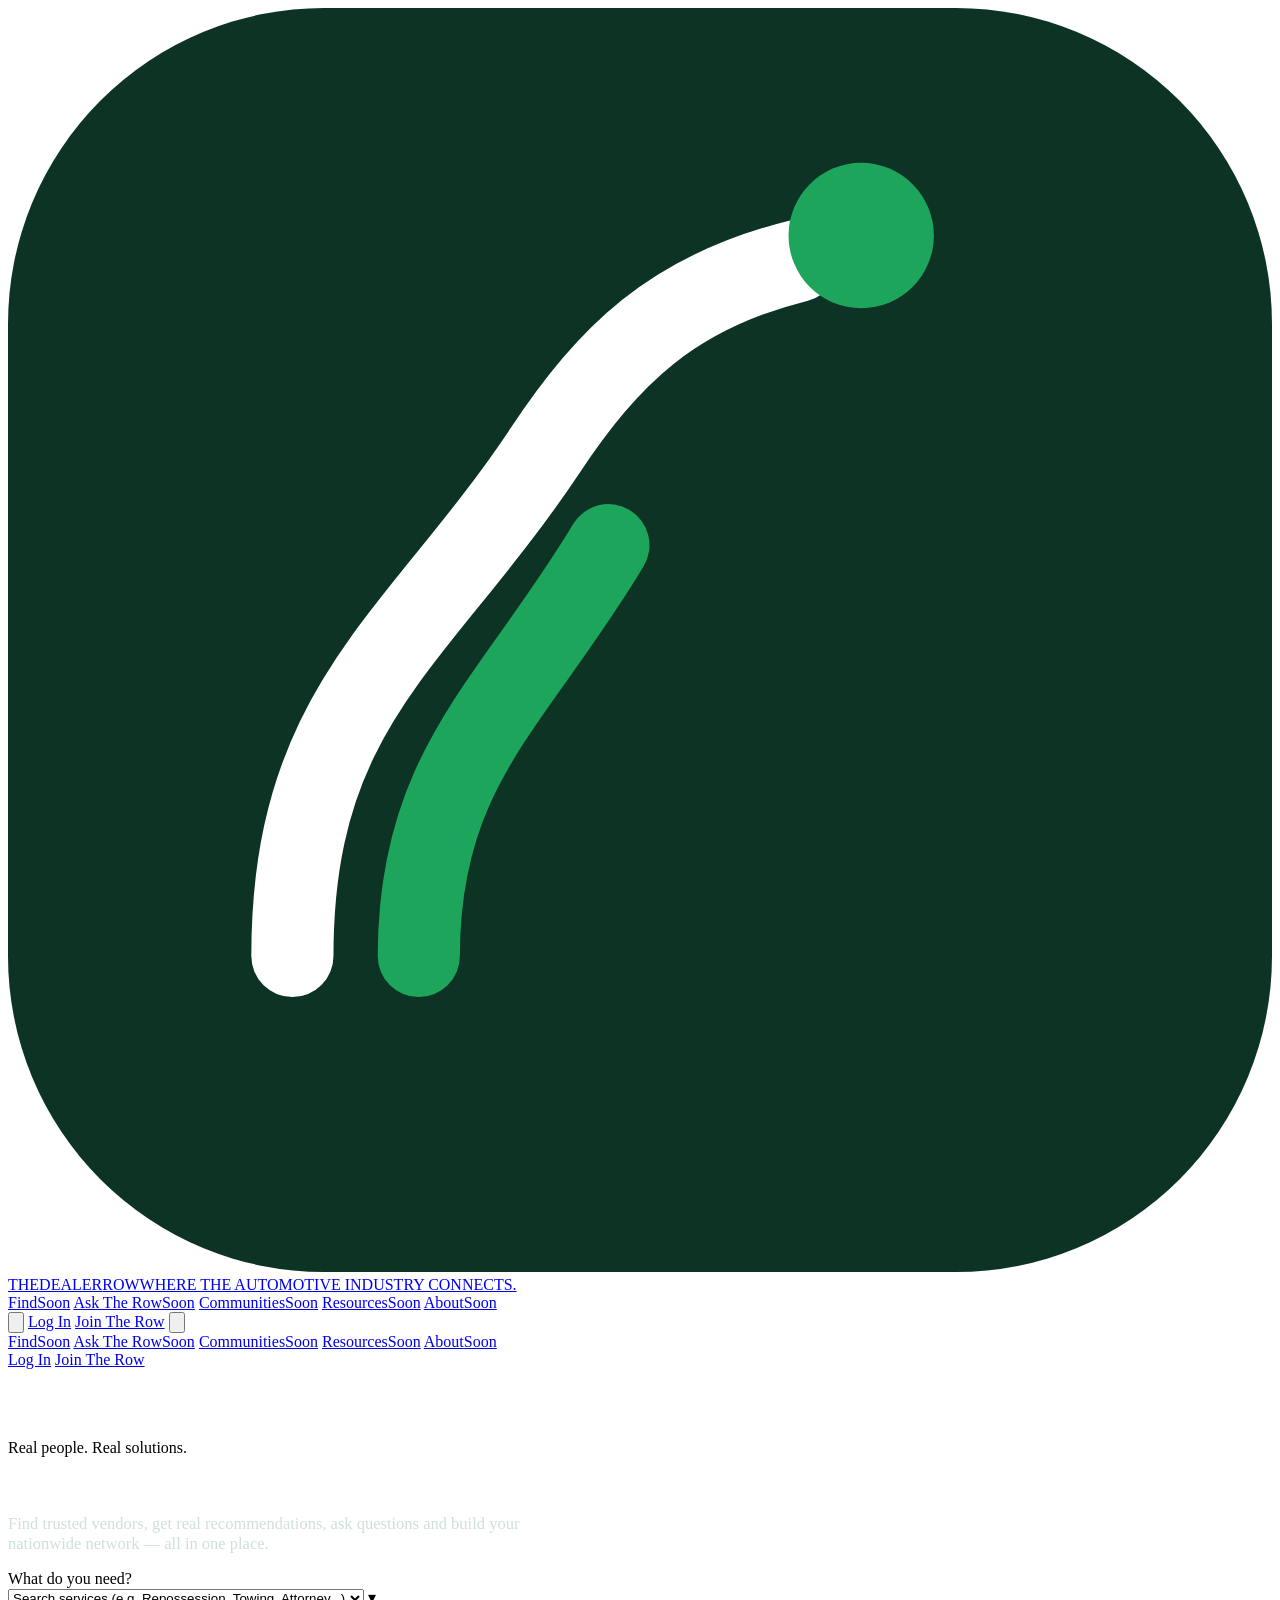
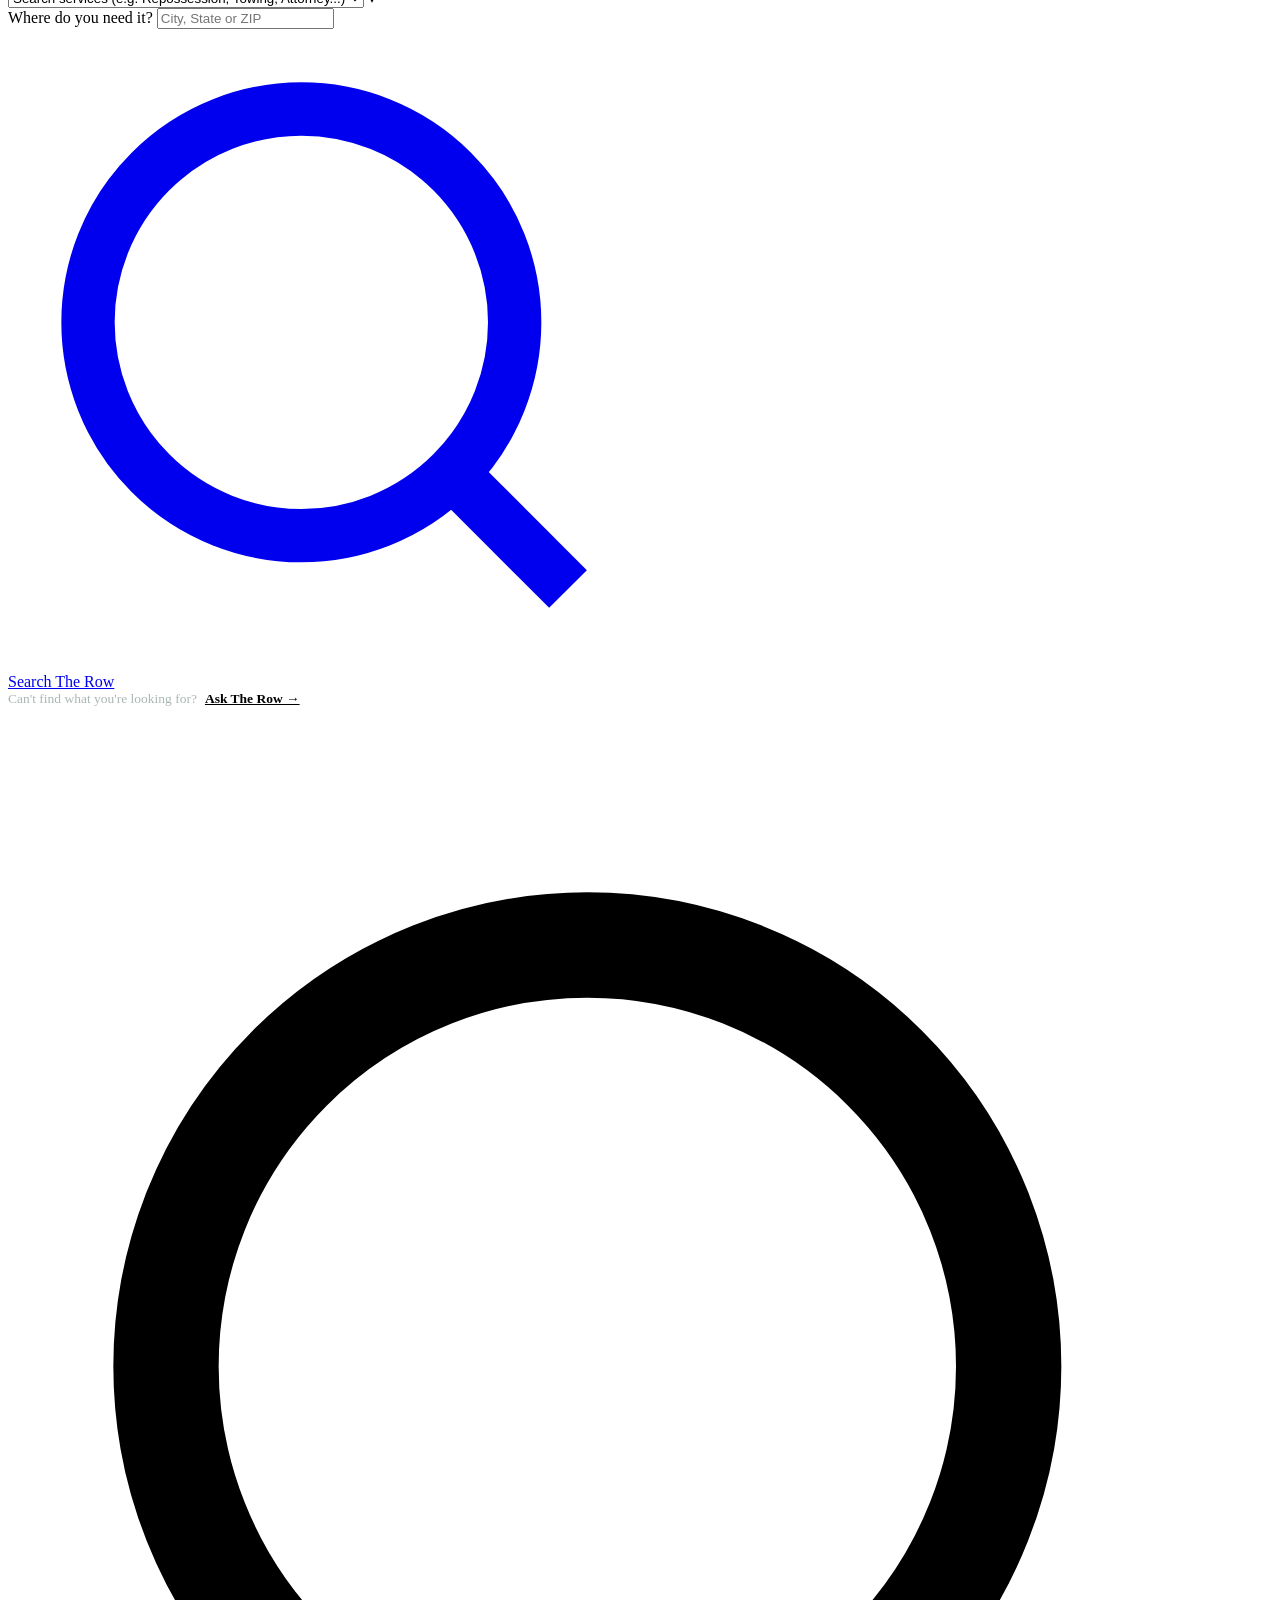
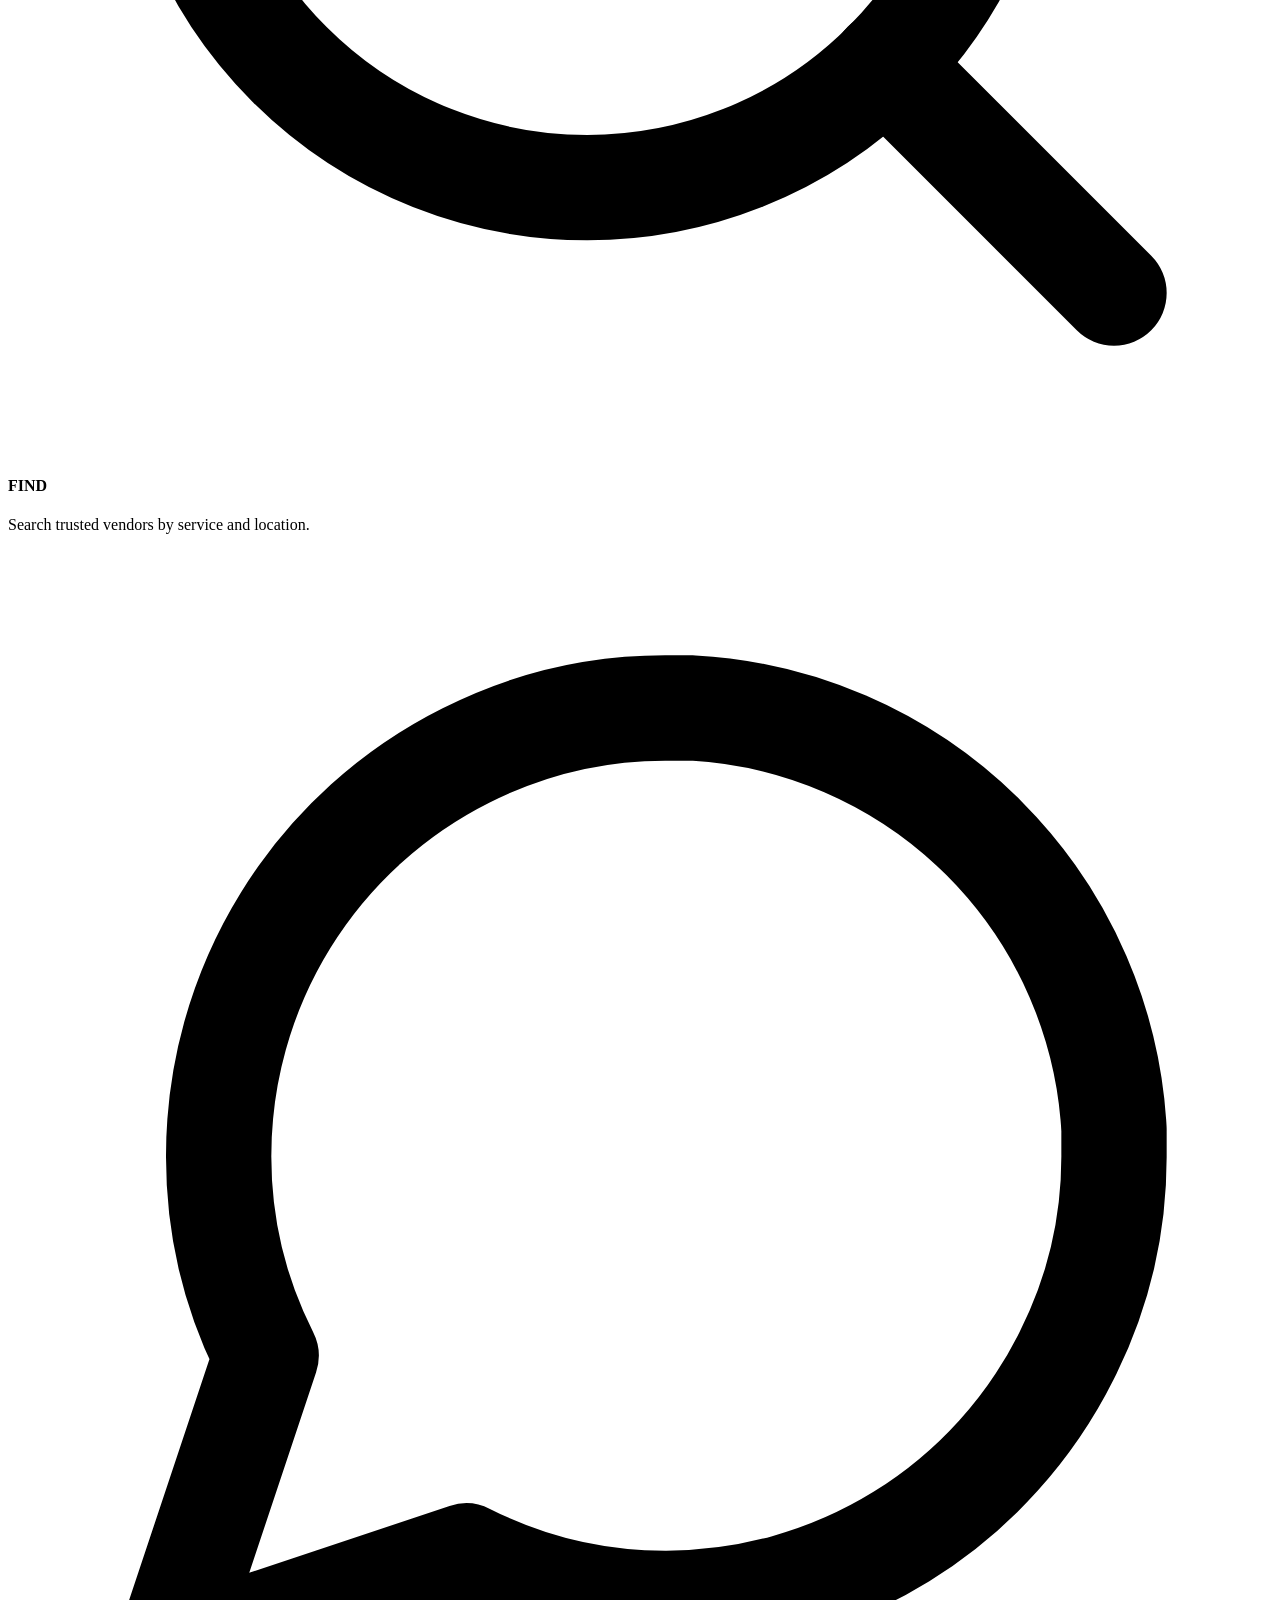
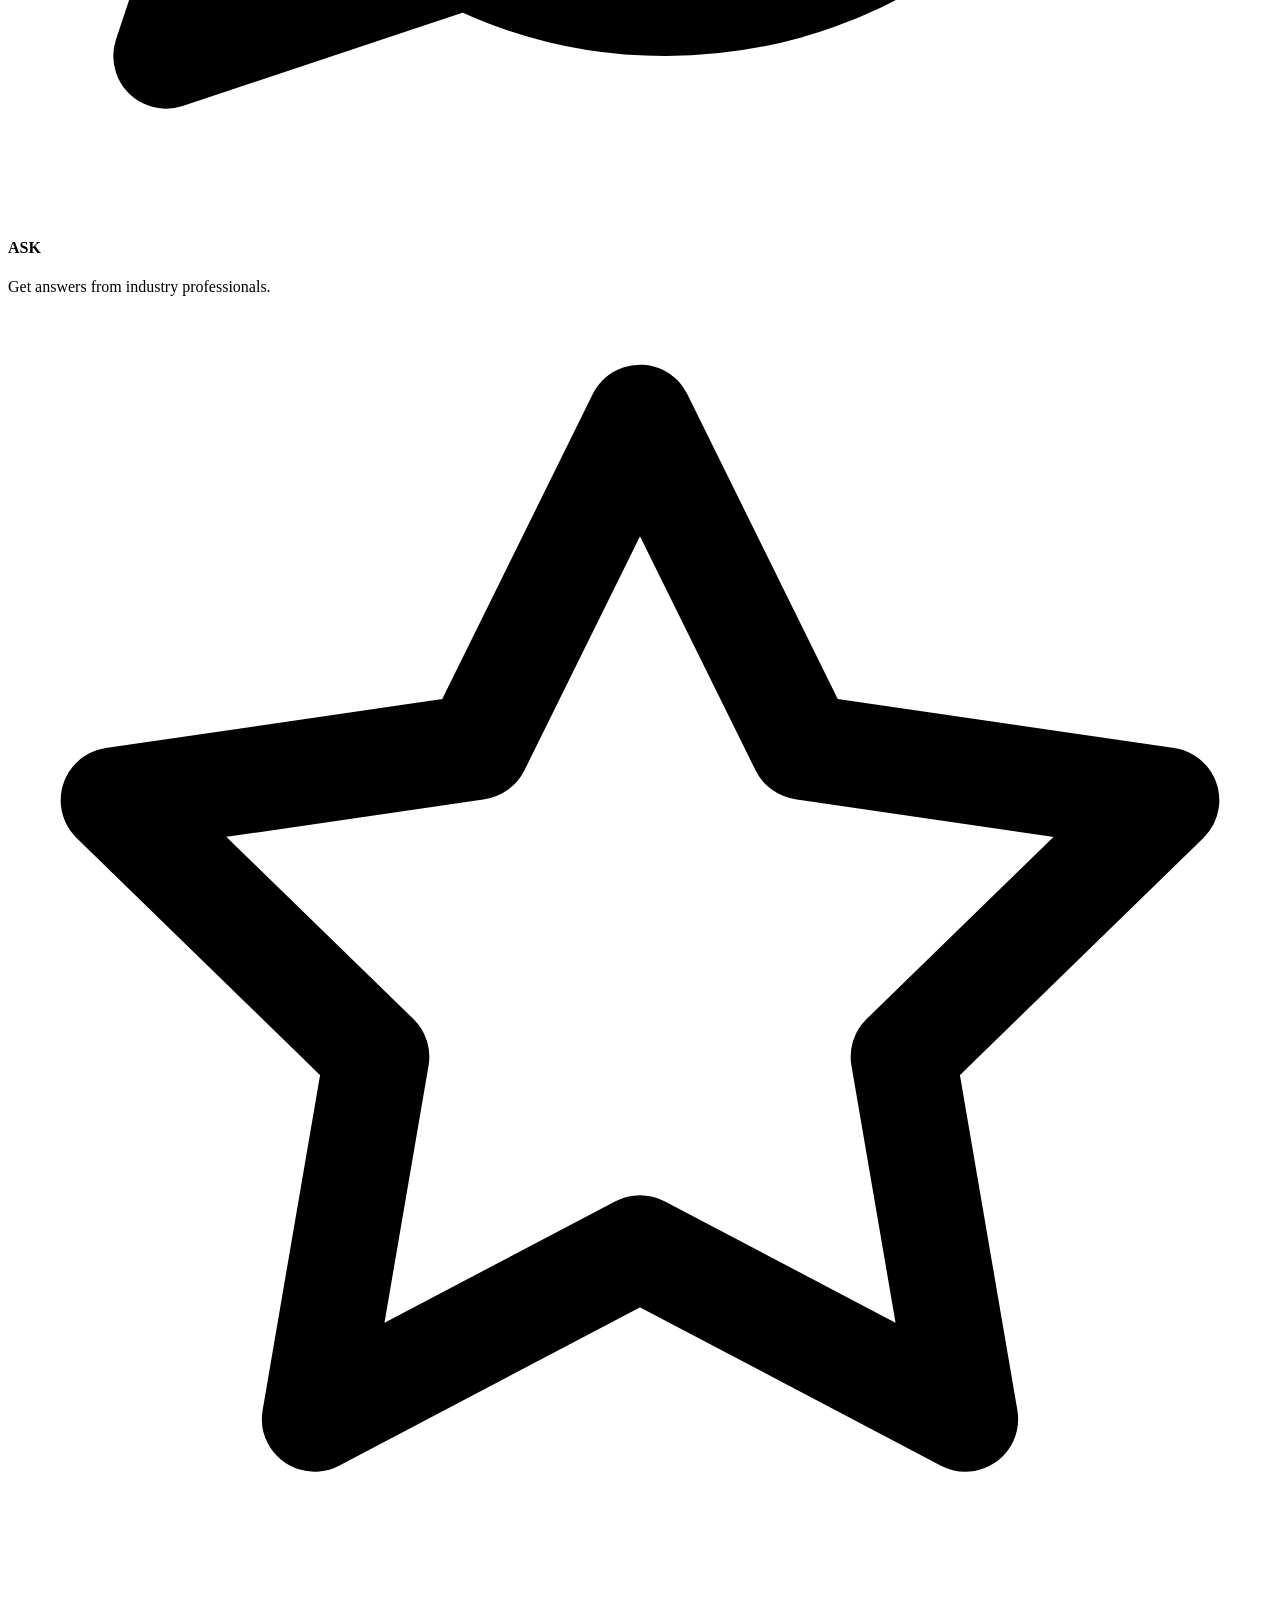
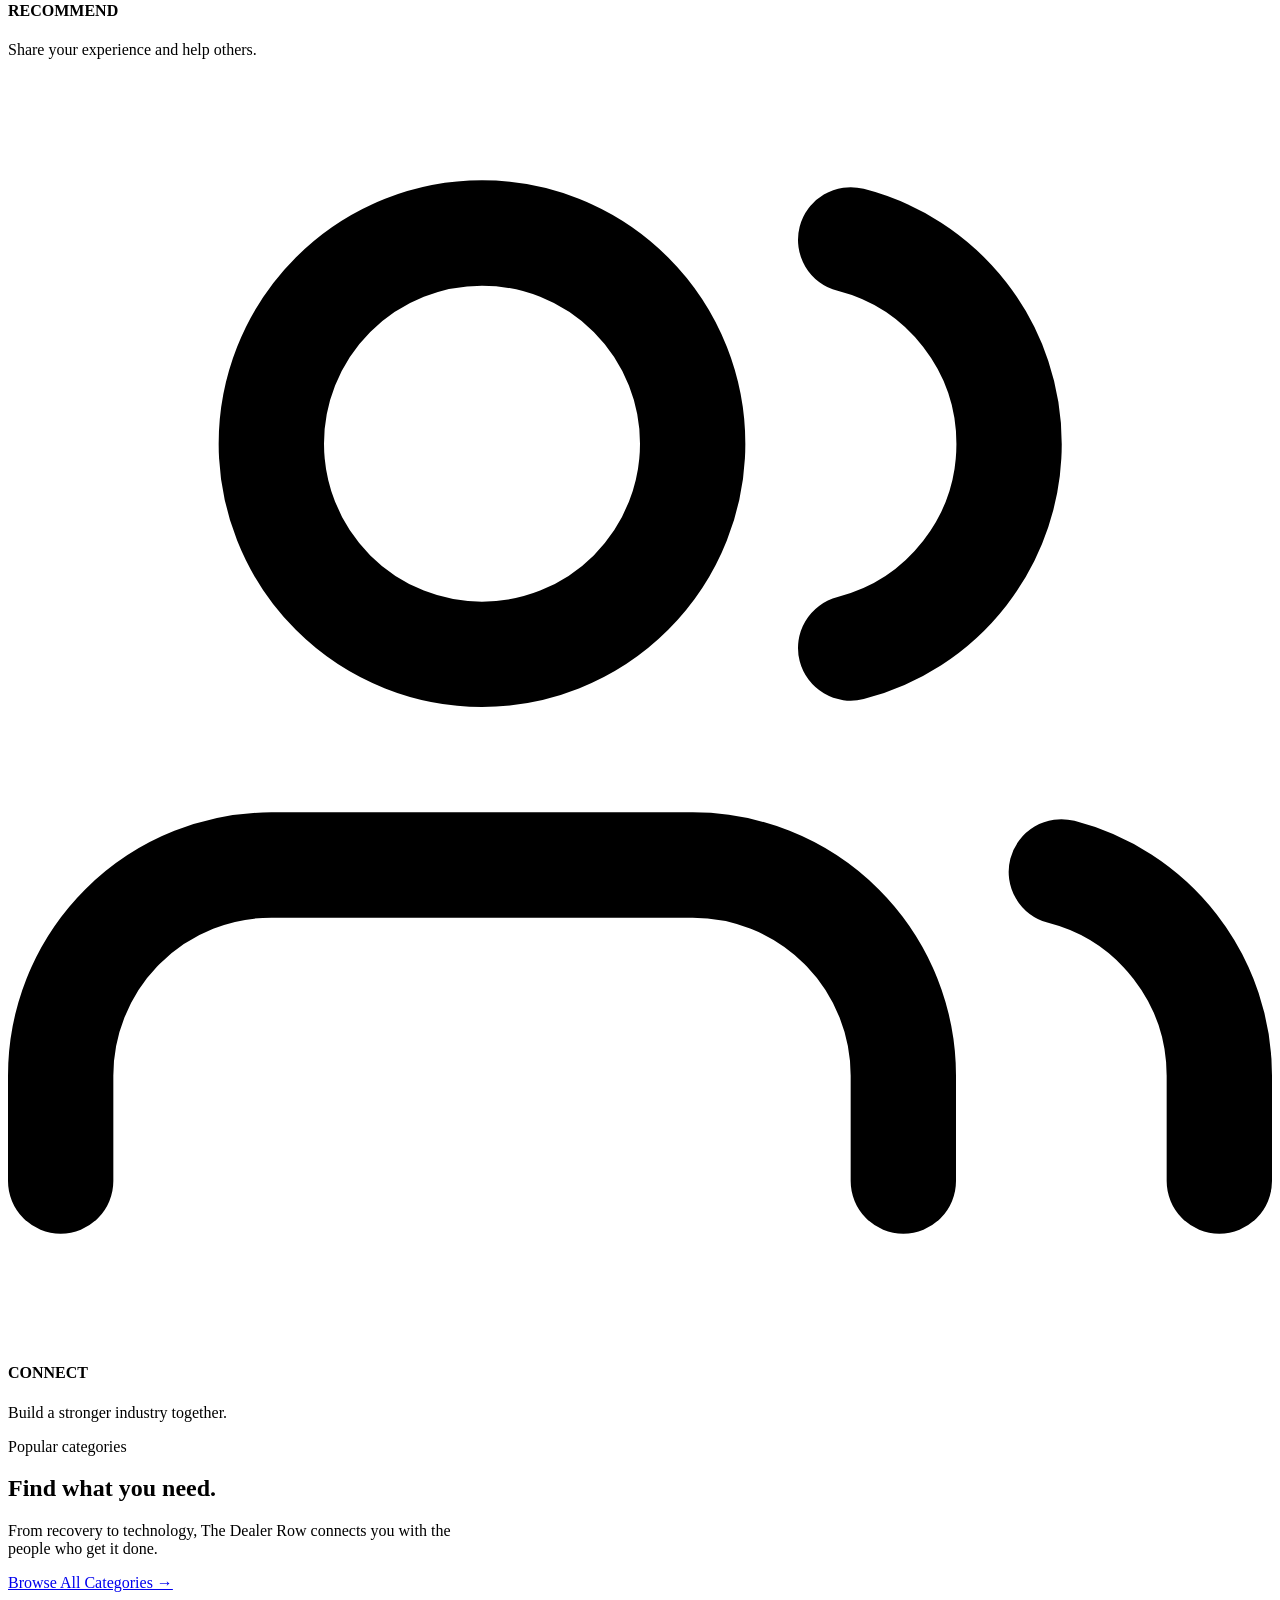
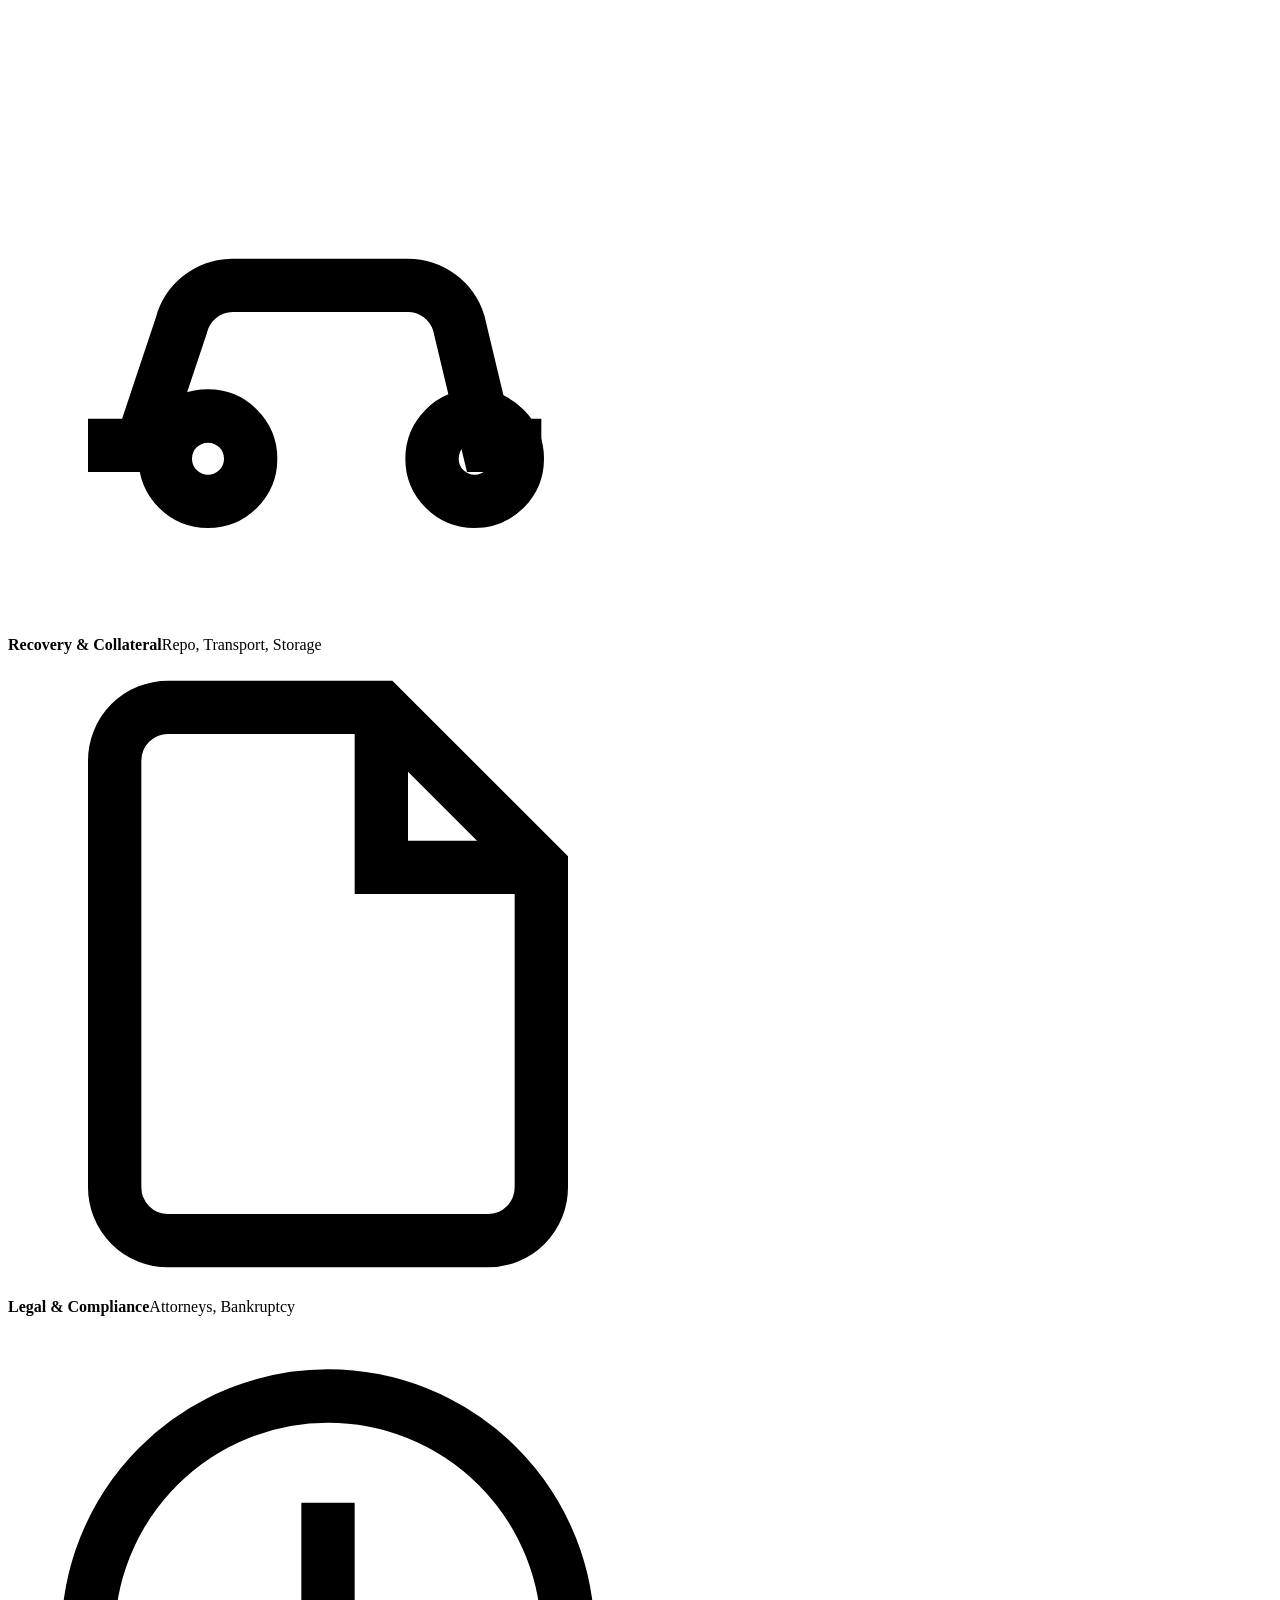
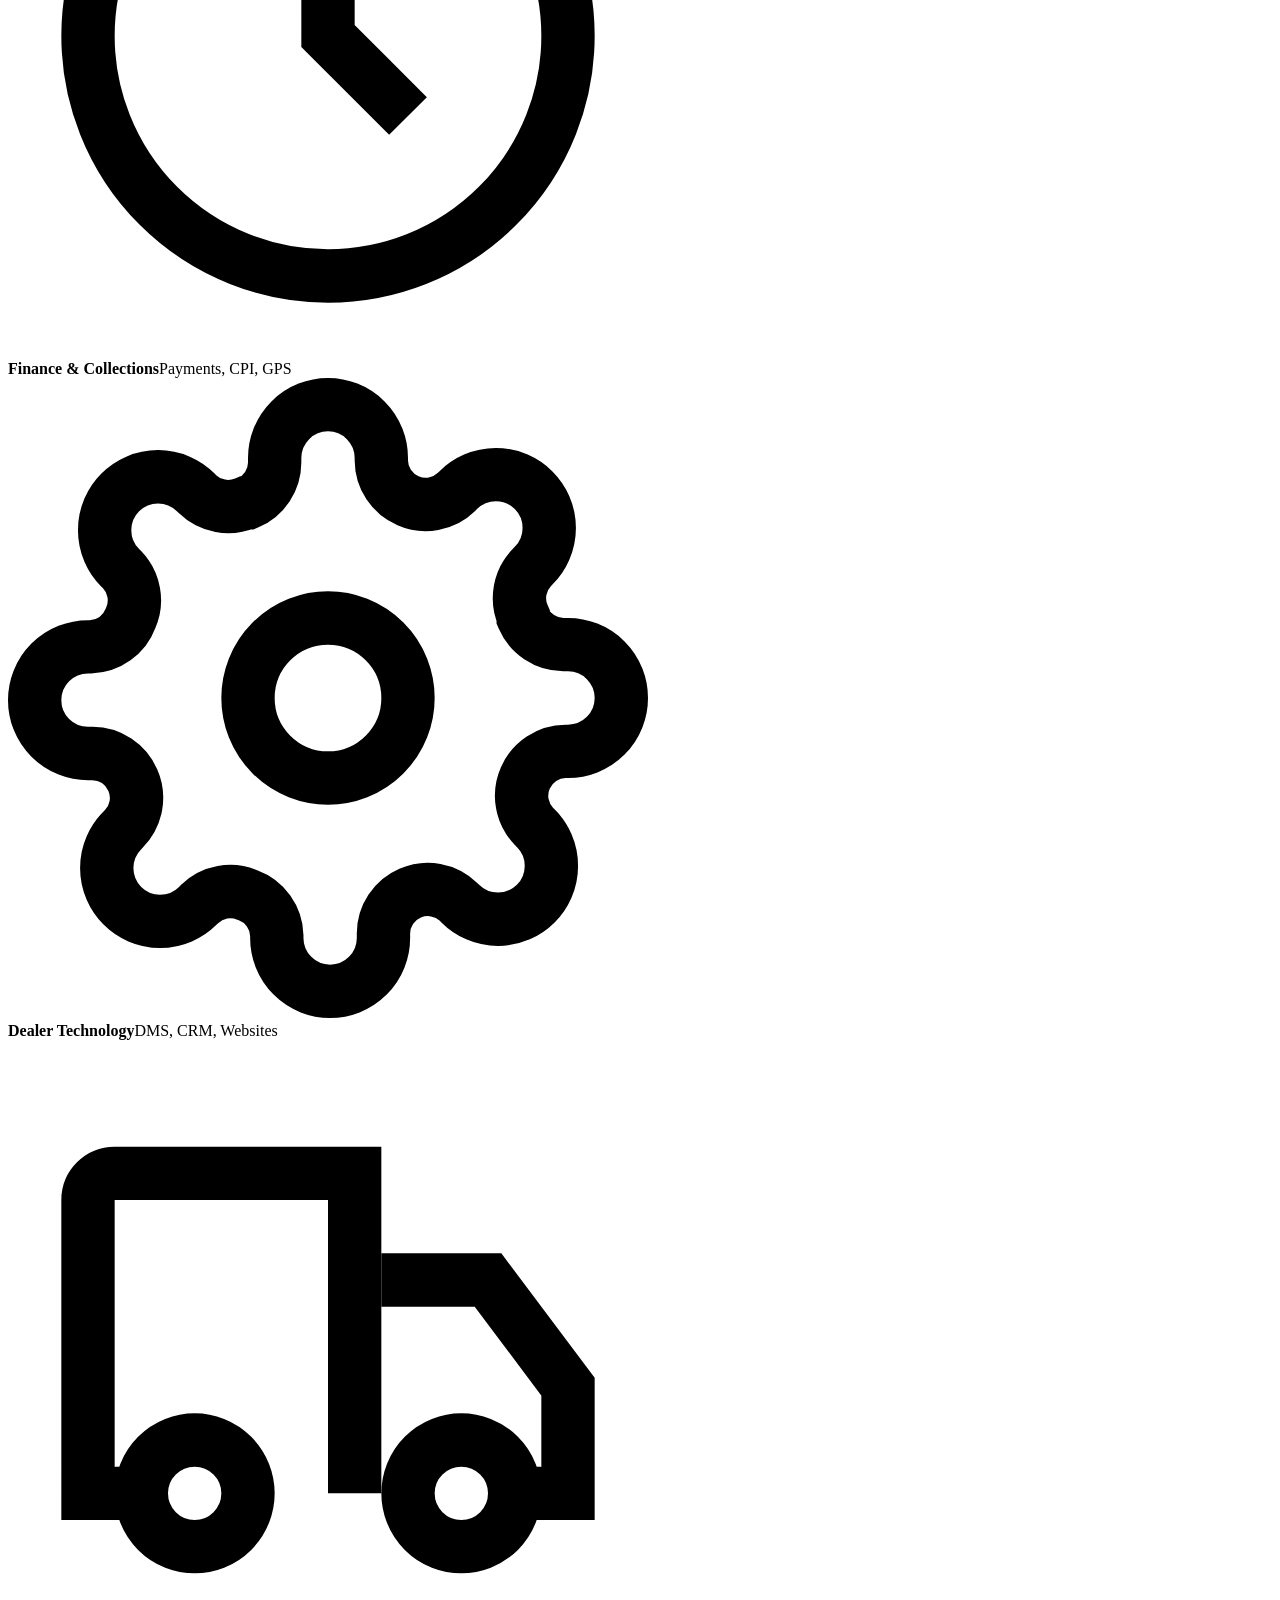
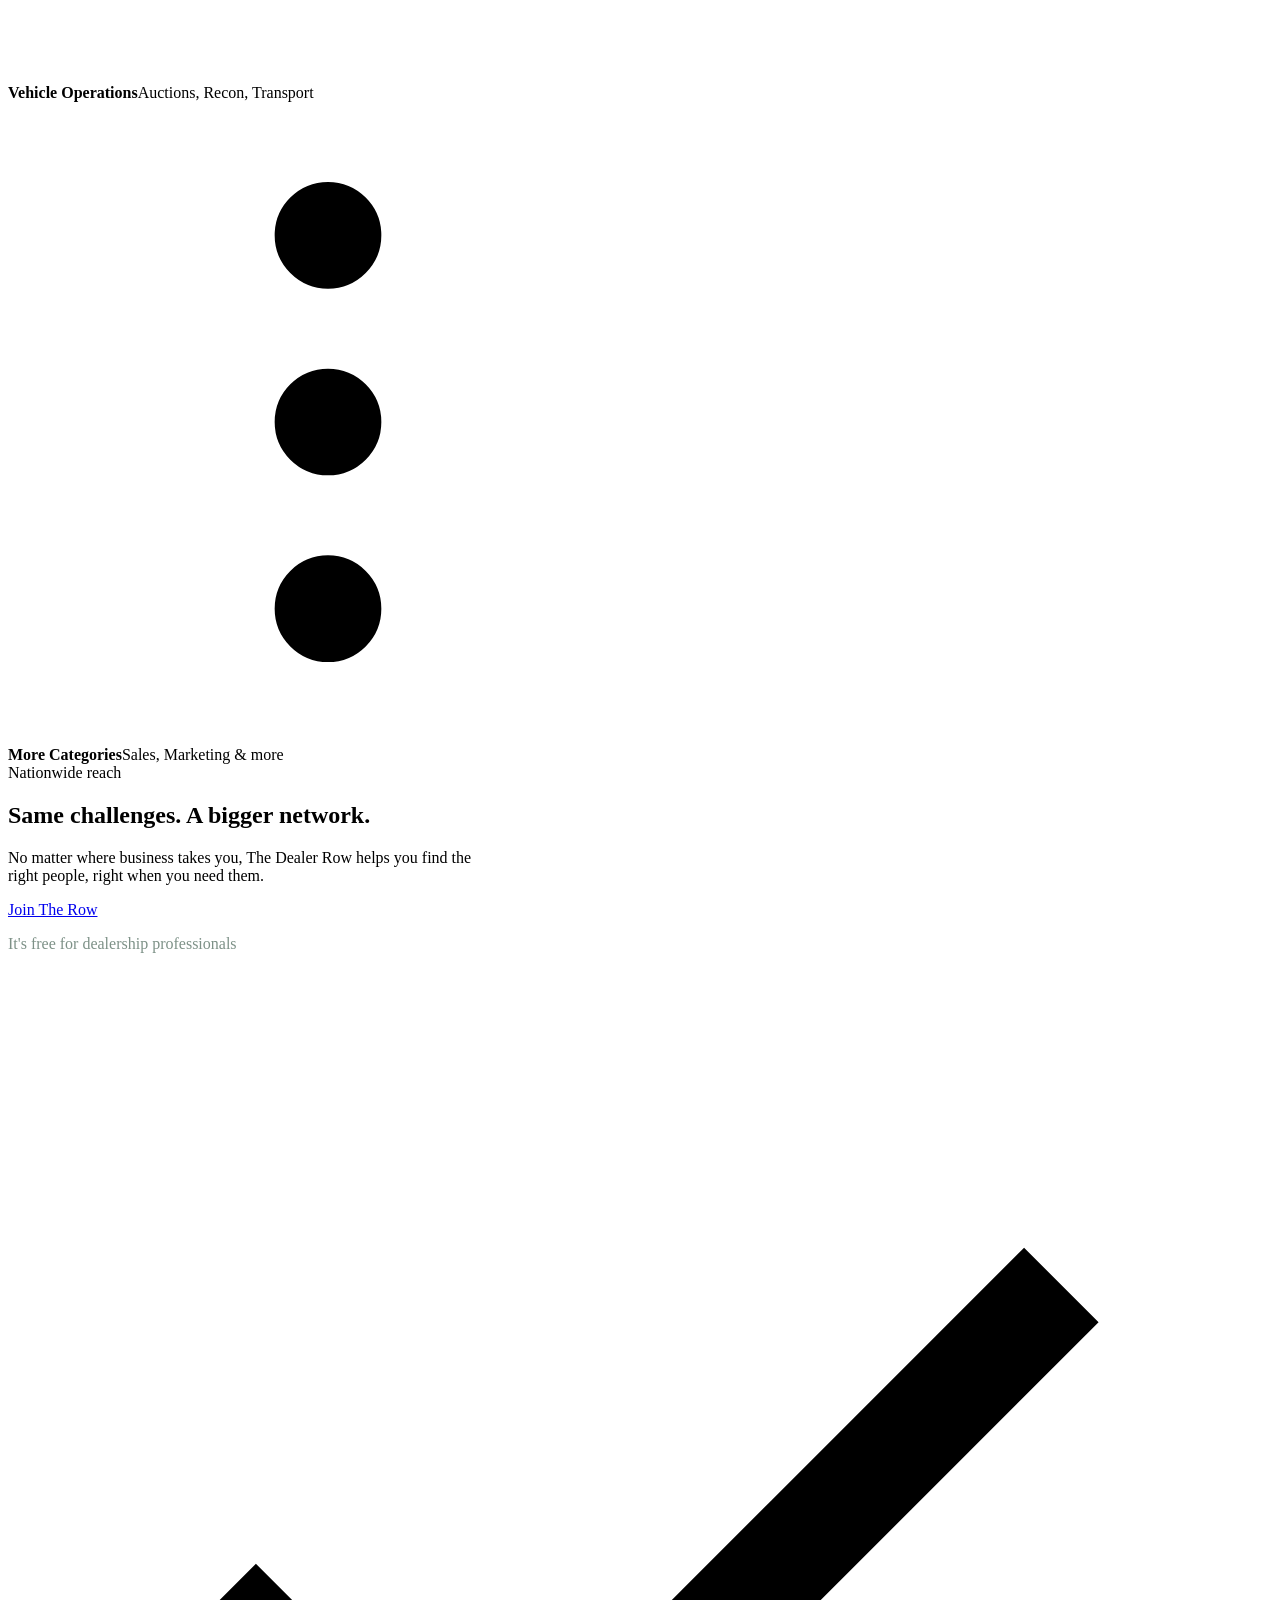
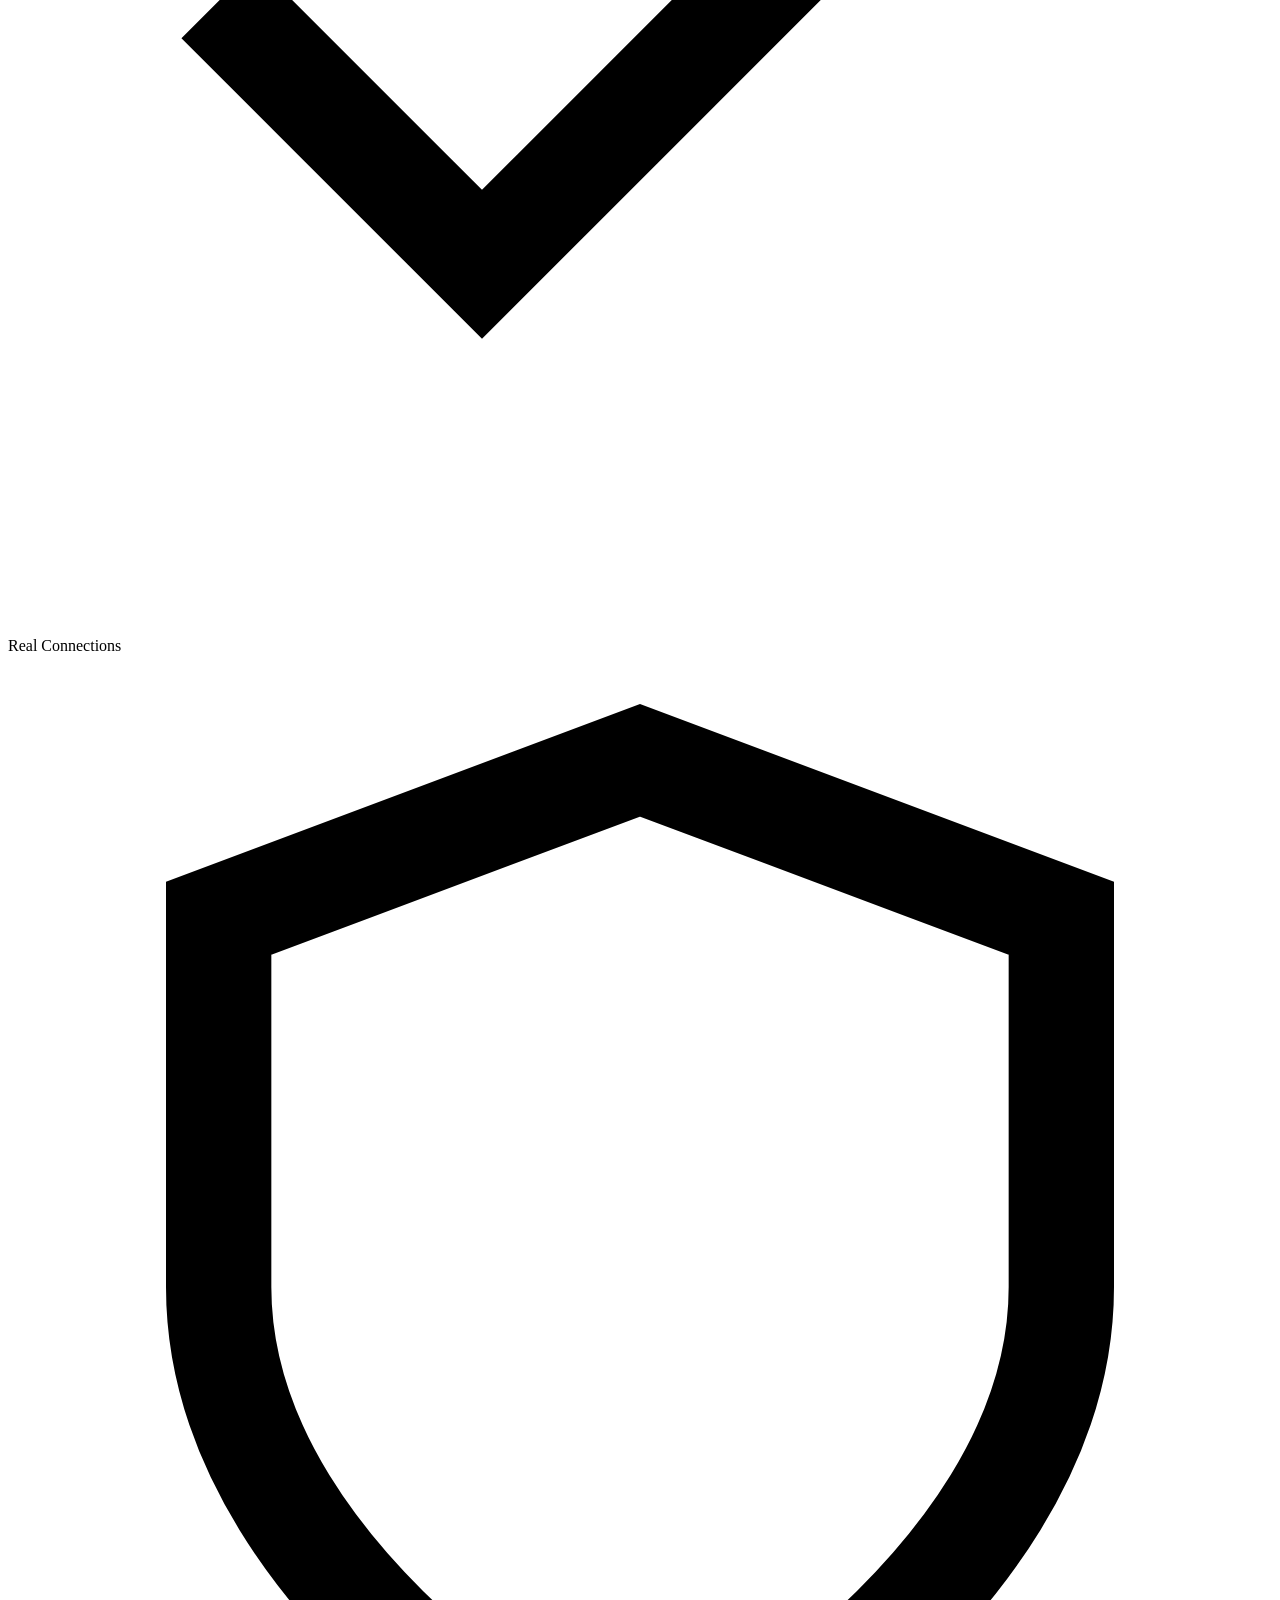
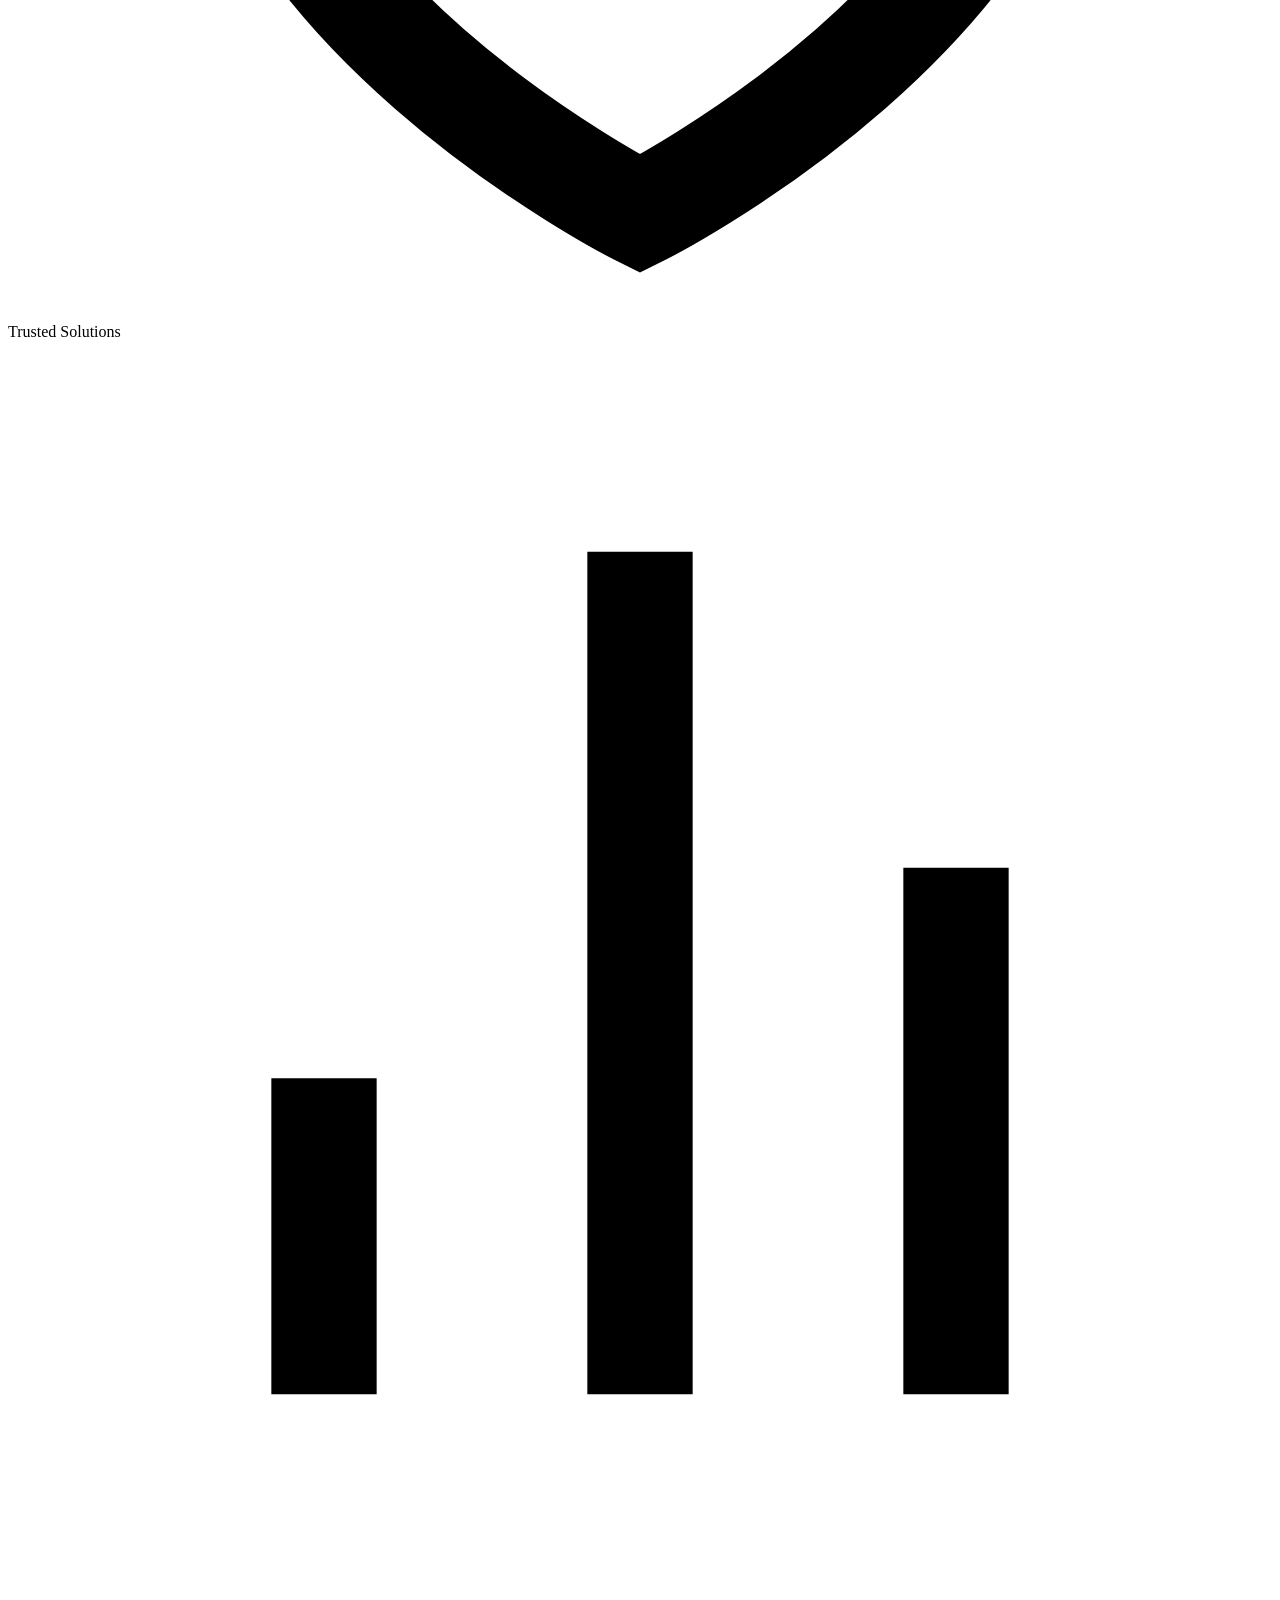
==== index.html @ bd7b393d "Add files via upload" ====
<!DOCTYPE html>
<html lang="en">
<head>
<meta charset="UTF-8">
<meta name="viewport" content="width=device-width, initial-scale=1.0">
<title>The Dealer Row | Where the Automotive Industry Connects</title>
<meta name="description" content="The Dealer Row is the nationwide professional network for automotive industry participants — find trusted providers, ask real questions, and recommend based on firsthand experience.">
<link rel="preconnect" href="https://fonts.googleapis.com">
<link href="https://fonts.googleapis.com/css2?family=Caveat:wght@600;700&family=Inter:wght@400;500;600;700;800&family=Poppins:wght@700;800&display=swap" rel="stylesheet">
<link rel="stylesheet" href="css/styles.css">
</head>
<body data-page="home">

<header class="site-header">
  <div class="container header-inner">
    <a href="index.html" class="logo">
      <svg class="logo-mark" viewBox="0 0 40 40" xmlns="http://www.w3.org/2000/svg"><rect width="40" height="40" rx="10" fill="#0d3324"/><path d="M9 30c0-8 4-10 8-16 2-3 4-5 8-6" stroke="#fff" stroke-width="2.6" fill="none" stroke-linecap="round"/><path d="M13 30c0-6 3-8 6-13" stroke="#1ea55c" stroke-width="2.6" fill="none" stroke-linecap="round"/><circle cx="27" cy="7.2" r="2.3" fill="#1ea55c"/></svg>
      <div class="logo-text"><span class="l1">THE</span><span class="l2">DEALER<span>ROW</span></span><span class="l3">WHERE THE AUTOMOTIVE INDUSTRY CONNECTS.</span></div>
    </a>
    <nav class="main-nav">
      <a href="#" class="nav-soon" data-soon="Find" data-page="find">Find<span class="soon-tag">Soon</span></a>
      <a href="#" class="nav-soon" data-soon="Ask The Row" data-page="ask">Ask The Row<span class="soon-tag">Soon</span></a>
      <a href="#" class="nav-soon" data-soon="Communities" data-page="communities">Communities<span class="soon-tag">Soon</span></a>
      <a href="#" class="nav-soon" data-soon="Resources" data-page="resources">Resources<span class="soon-tag">Soon</span></a>
      <a href="#" class="nav-soon" data-soon="About" data-page="about">About<span class="soon-tag">Soon</span></a>
    </nav>
    <div class="header-actions">
      <button class="icon-btn" aria-label="Search" data-soon="Search"><svg viewBox="0 0 24 24" fill="none" stroke="currentColor" stroke-width="2" stroke-linecap="round" stroke-linejoin="round"><circle cx="11" cy="11" r="8"></circle><line x1="21" y1="21" x2="16.65" y2="16.65"></line></svg></button>
      <a href="#" class="btn btn-outline btn-sm" data-soon="Log In">Log In</a>
      <a href="join.html" class="btn btn-accent btn-sm">Join The Row</a>
      <button class="hamburger" data-menu-toggle aria-label="Menu"><svg viewBox="0 0 24 24" fill="none" stroke="currentColor" stroke-width="2" stroke-linecap="round" stroke-linejoin="round"><line x1="3" y1="12" x2="21" y2="12"></line><line x1="3" y1="6" x2="21" y2="6"></line><line x1="3" y1="18" x2="21" y2="18"></line></svg></button>
    </div>
  </div>
</header>
<div class="mobile-nav-panel" data-mobile-nav>
  <div class="container">
    <a href="#" class="nav-soon" data-soon="Find">Find<span class="soon-tag">Soon</span></a>
    <a href="#" class="nav-soon" data-soon="Ask The Row">Ask The Row<span class="soon-tag">Soon</span></a>
    <a href="#" class="nav-soon" data-soon="Communities">Communities<span class="soon-tag">Soon</span></a>
    <a href="#" class="nav-soon" data-soon="Resources">Resources<span class="soon-tag">Soon</span></a>
    <a href="#" class="nav-soon" data-soon="About">About<span class="soon-tag">Soon</span></a>
    <div class="mnp-actions">
      <a href="#" class="btn btn-outline-light btn-sm w-full" data-soon="Log In">Log In</a>
      <a href="join.html" class="btn btn-accent btn-sm w-full">Join The Row</a>
    </div>
  </div>
</div>

<section class="hero">
  <div class="container hero-inner section" style="padding-top:70px;padding-bottom:80px;position:relative;">
    <div style="max-width:640px;">
      <span class="eyebrow">Real people. Real solutions.</span>
      <h1 style="color:#fff;margin-top:10px;">Where the automotive industry <span style="color:var(--green-400);">connects.</span></h1>
      <p style="color:#cfe0d6;font-size:16.5px;max-width:520px;">Find trusted vendors, get real recommendations, ask questions and build your nationwide network — all in one place.</p>

      <div class="search-box mt-24">
        <div class="sb-field">
          <label>What do you need?</label>
          <div class="select-wrap">
            <select class="input select">
              <option value="">Search services (e.g. Repossession, Towing, Attorney...)</option>
              <option>Repossession &amp; Recovery</option>
              <option>Legal &amp; Compliance</option>
              <option>Finance &amp; Collections</option>
              <option>Dealer Technology</option>
              <option>Titling &amp; Administration</option>
              <option>Vehicle Operations</option>
            </select>
            <span style="color:var(--text-500);">&#9662;</span>
          </div>
        </div>
        <div class="divider"></div>
        <div class="sb-field">
          <label>Where do you need it?</label>
          <input class="input" type="text" placeholder="City, State or ZIP">
        </div>
        <a href="#" class="btn btn-primary" style="height:47px;" data-soon="Search The Row"><svg viewBox="0 0 24 24" fill="none" stroke="currentColor" stroke-width="2"><circle cx="11" cy="11" r="8"></circle><line x1="21" y1="21" x2="16.65" y2="16.65"></line></svg> Search The Row</a>
      </div>

      <div class="mt-16" style="display:flex;align-items:center;gap:8px;">
        <span style="color:#a9b8b0;font-size:13.5px;">Can't find what you're looking for?</span>
        <a href="#" style="color:var(--green-400);font-weight:700;font-size:13.5px;" data-soon="Ask The Row">Ask The Row &rarr;</a>
      </div>
    </div>

    <div style="position:absolute;right:32px;top:60px;text-align:right;color:#3f5b4c;font-family:'Poppins';font-weight:800;font-size:14px;line-height:1.5;letter-spacing:.05em;display:none;" class="hide-mobile-decor">
      DEALERS<br>VENDORS<br>SOLUTIONS<br>STRONGER<br>TOGETHER.
    </div>
  </div>
</section>

<section class="section bg-white">
  <div class="container">
    <div class="grid grid-4">
      <div class="feature">
        <div class="fi"><svg viewBox="0 0 24 24" fill="none" stroke="currentColor" stroke-width="2" stroke-linecap="round" stroke-linejoin="round"><circle cx="11" cy="11" r="8"></circle><line x1="21" y1="21" x2="16.65" y2="16.65"></line></svg></div>
        <h4>FIND</h4>
        <p>Search trusted vendors by service and location.</p>
      </div>
      <div class="feature">
        <div class="fi"><svg viewBox="0 0 24 24" fill="none" stroke="currentColor" stroke-width="2" stroke-linecap="round" stroke-linejoin="round"><path d="M21 11.5a8.38 8.38 0 0 1-.9 3.8 8.5 8.5 0 0 1-7.6 4.7 8.38 8.38 0 0 1-3.8-.9L3 21l1.9-5.7a8.38 8.38 0 0 1-.9-3.8 8.5 8.5 0 0 1 4.7-7.6 8.38 8.38 0 0 1 3.8-.9h.5a8.48 8.48 0 0 1 8 8v.5z"></path></svg></div>
        <h4>ASK</h4>
        <p>Get answers from industry professionals.</p>
      </div>
      <div class="feature">
        <div class="fi"><svg viewBox="0 0 24 24" fill="none" stroke="currentColor" stroke-width="2" stroke-linecap="round" stroke-linejoin="round"><polygon points="12 2 15.09 8.26 22 9.27 17 14.14 18.18 21.02 12 17.77 5.82 21.02 7 14.14 2 9.27 8.91 8.26 12 2"></polygon></svg></div>
        <h4>RECOMMEND</h4>
        <p>Share your experience and help others.</p>
      </div>
      <div class="feature">
        <div class="fi"><svg viewBox="0 0 24 24" fill="none" stroke="currentColor" stroke-width="2" stroke-linecap="round" stroke-linejoin="round"><path d="M17 21v-2a4 4 0 0 0-4-4H5a4 4 0 0 0-4 4v2"></path><circle cx="9" cy="7" r="4"></circle><path d="M23 21v-2a4 4 0 0 0-3-3.87"></path><path d="M16 3.13a4 4 0 0 1 0 7.75"></path></svg></div>
        <h4>CONNECT</h4>
        <p>Build a stronger industry together.</p>
      </div>
    </div>
  </div>
</section>

<section class="section-tight bg-tint">
  <div class="container">
    <div class="flex justify-between items-center" style="flex-wrap:wrap;gap:20px;">
      <div>
        <span class="eyebrow">Popular categories</span>
        <h2 class="mt-8">Find what you need.</h2>
        <p style="max-width:480px;">From recovery to technology, The Dealer Row connects you with the people who get it done.</p>
        <a href="#" class="btn btn-primary mt-8" data-soon="Browse Categories">Browse All Categories &rarr;</a>
      </div>
      <div class="grid grid-3" style="flex:1;min-width:320px;max-width:640px;">
        <div class="cat-card" data-soon="Recovery &amp; Collateral" style="cursor:pointer;">
          <div class="ci"><svg viewBox="0 0 24 24" fill="none" stroke="currentColor" stroke-width="2"><path d="M3 17h2l1.5-4.5A2 2 0 0 1 8.4 11H15a2 2 0 0 1 1.9 1.4L18 17h2"></path><circle cx="7.5" cy="17.5" r="1.6"></circle><circle cx="17.5" cy="17.5" r="1.6"></circle></svg></div>
          <div><strong>Recovery &amp; Collateral</strong><span>Repo, Transport, Storage</span></div>
        </div>
        <div class="cat-card" data-soon="Legal &amp; Compliance" style="cursor:pointer;">
          <div class="ci"><svg viewBox="0 0 24 24" fill="none" stroke="currentColor" stroke-width="2"><path d="M14 2H6a2 2 0 0 0-2 2v16a2 2 0 0 0 2 2h12a2 2 0 0 0 2-2V8z"></path><polyline points="14 2 14 8 20 8"></polyline></svg></div>
          <div><strong>Legal &amp; Compliance</strong><span>Attorneys, Bankruptcy</span></div>
        </div>
        <div class="cat-card" data-soon="Finance &amp; Collections" style="cursor:pointer;">
          <div class="ci"><svg viewBox="0 0 24 24" fill="none" stroke="currentColor" stroke-width="2"><circle cx="12" cy="12" r="9"></circle><path d="M12 7v5l3 3"></path></svg></div>
          <div><strong>Finance &amp; Collections</strong><span>Payments, CPI, GPS</span></div>
        </div>
        <div class="cat-card" data-soon="Dealer Technology" style="cursor:pointer;">
          <div class="ci"><svg viewBox="0 0 24 24" fill="none" stroke="currentColor" stroke-width="2"><circle cx="12" cy="12" r="3"></circle><path d="M19.4 15a1.65 1.65 0 0 0 .33 1.82l.06.06a2 2 0 1 1-2.83 2.83l-.06-.06a1.65 1.65 0 0 0-1.82-.33 1.65 1.65 0 0 0-1 1.51V21a2 2 0 0 1-4 0v-.09A1.65 1.65 0 0 0 9 19.4a1.65 1.65 0 0 0-1.82.33l-.06.06a2 2 0 1 1-2.83-2.83l.06-.06a1.65 1.65 0 0 0 .33-1.82 1.65 1.65 0 0 0-1.51-1H3a2 2 0 0 1 0-4h.09A1.65 1.65 0 0 0 4.6 9a1.65 1.65 0 0 0-.33-1.82l-.06-.06a2 2 0 1 1 2.83-2.83l.06.06a1.65 1.65 0 0 0 1.82.33H9a1.65 1.65 0 0 0 1-1.51V3a2 2 0 0 1 4 0v.09a1.65 1.65 0 0 0 1 1.51 1.65 1.65 0 0 0 1.82-.33l.06-.06a2 2 0 1 1 2.83 2.83l-.06.06a1.65 1.65 0 0 0-.33 1.82V9a1.65 1.65 0 0 0 1.51 1H21a2 2 0 0 1 0 4h-.09a1.65 1.65 0 0 0-1.51 1z"></path></svg></div>
          <div><strong>Dealer Technology</strong><span>DMS, CRM, Websites</span></div>
        </div>
        <div class="cat-card" data-soon="Vehicle Operations" style="cursor:pointer;">
          <div class="ci"><svg viewBox="0 0 24 24" fill="none" stroke="currentColor" stroke-width="2"><circle cx="7" cy="17" r="2"></circle><circle cx="17" cy="17" r="2"></circle><path d="M5 17H3V6a1 1 0 0 1 1-1h9v12"></path><path d="M14 9h4l3 4v4h-2"></path></svg></div>
          <div><strong>Vehicle Operations</strong><span>Auctions, Recon, Transport</span></div>
        </div>
        <div class="cat-card" data-soon="More Categories" style="cursor:pointer;">
          <div class="ci"><svg viewBox="0 0 24 24" fill="none" stroke="currentColor" stroke-width="2"><circle cx="12" cy="5" r="1"></circle><circle cx="12" cy="12" r="1"></circle><circle cx="12" cy="19" r="1"></circle></svg></div>
          <div><strong>More Categories</strong><span>Sales, Marketing &amp; more</span></div>
        </div>
      </div>
    </div>
  </div>
</section>

<section class="section bg-dark">
  <div class="container">
    <div class="dark-cta" style="background:transparent;padding:0;">
      <div>
        <span class="eyebrow">Nationwide reach</span>
        <h2 class="mt-8">Same challenges. <span style="color:var(--green-400);">A bigger network.</span></h2>
        <p style="max-width:480px;">No matter where business takes you, The Dealer Row helps you find the right people, right when you need them.</p>
      </div>
      <div class="text-center">
        <a href="join.html" class="btn btn-accent">Join The Row</a>
        <p class="text-xs mt-8" style="color:#7d9187;">It's free for dealership professionals</p>
      </div>
    </div>
  </div>
</section>

<!--#include footer-->
<footer class="site-footer">
  <div class="container">
    <div class="footer-badges" style="padding-bottom:26px;">
      <div class="fb"><svg viewBox="0 0 24 24" fill="none" stroke="currentColor" stroke-width="2"><path d="M20 6L9 17l-5-5"></path></svg> Real Connections</div>
      <div class="fb"><svg viewBox="0 0 24 24" fill="none" stroke="currentColor" stroke-width="2"><path d="M12 22s8-4 8-10V5l-8-3-8 3v7c0 6 8 10 8 10z"></path></svg> Trusted Solutions</div>
      <div class="fb"><svg viewBox="0 0 24 24" fill="none" stroke="currentColor" stroke-width="2"><path d="M18 20V10"></path><path d="M12 20V4"></path><path d="M6 20v-6"></path></svg> A Stronger Industry</div>
      <div class="fb"><svg viewBox="0 0 24 24" fill="none" stroke="currentColor" stroke-width="2"><circle cx="12" cy="12" r="10"></circle><line x1="2" y1="12" x2="22" y2="12"></line><path d="M12 2a15.3 15.3 0 0 1 4 10 15.3 15.3 0 0 1-4 10 15.3 15.3 0 0 1-4-10 15.3 15.3 0 0 1 4-10z"></path></svg> Nationwide Together</div>
    </div>
    <div class="footer-top">
      <div>
        <a href="index.html" class="logo" style="margin-bottom:12px;">
          <svg class="logo-mark" viewBox="0 0 40 40" xmlns="http://www.w3.org/2000/svg"><rect width="40" height="40" rx="10" fill="#0d3324"/><path d="M9 30c0-8 4-10 8-16 2-3 4-5 8-6" stroke="#fff" stroke-width="2.6" fill="none" stroke-linecap="round"/><path d="M13 30c0-6 3-8 6-13" stroke="#1ea55c" stroke-width="2.6" fill="none" stroke-linecap="round"/><circle cx="27" cy="7.2" r="2.3" fill="#1ea55c"/></svg>
          <div class="logo-text"><span class="l1">THE</span><span class="l2">DEALER<span>ROW</span></span></div>
        </a>
        <p style="font-size:13px;max-width:220px;">Where the automotive industry connects. Find. Ask. Recommend. Connect.</p>
      </div>
      <div>
        <h4>For Dealers</h4>
        <ul>
          <li><a href="#" data-soon="Find a Provider">Find a Provider</a></li>
          <li><a href="#" data-soon="Ask The Row">Ask The Row</a></li>
          <li><a href="my-row.html">My Row</a></li>
          <li><a href="join.html">Join The Row</a></li>
        </ul>
      </div>
      <div>
        <h4>For Providers</h4>
        <ul>
          <li><a href="join.html">Claim Your Profile</a></li>
          <li><a href="join.html">Join as a Provider</a></li>
          <li><a href="#" data-soon="Vendor Guidelines">Vendor Guidelines</a></li>
          <li><a href="#" data-soon="Get Recommended">Get Recommended</a></li>
        </ul>
      </div>
      <div>
        <h4>Resources</h4>
        <ul>
          <li><a href="#" data-soon="Community Guidelines">Community Guidelines</a></li>
          <li><a href="#" data-soon="Help Center">Help Center</a></li>
          <li><a href="#" data-soon="Recommendation Policy">Recommendation Policy</a></li>
          <li><a href="#" data-soon="Search Categories">Search Categories</a></li>
        </ul>
      </div>
      <div>
        <h4>Company</h4>
        <ul>
          <li><a href="#" data-soon="About">About</a></li>
          <li><a href="#" data-soon="Contact">Contact</a></li>
          <li><a href="#" data-soon="Careers">Careers</a></li>
          <li><a href="#" data-soon="Press">Press</a></li>
        </ul>
      </div>
    </div>
    <div class="footer-bottom">
      <span>&copy; 2026 The Dealer Row. All rights reserved.</span>
      <span style="display:flex;gap:18px;"><a href="#" data-soon="Terms">Terms</a><a href="#" data-soon="Privacy">Privacy</a><a href="#" data-soon="Community Guidelines">Community Guidelines</a></span>
    </div>
  </div>
</footer>

<script src="js/app.js"></script>
</body>
</html>
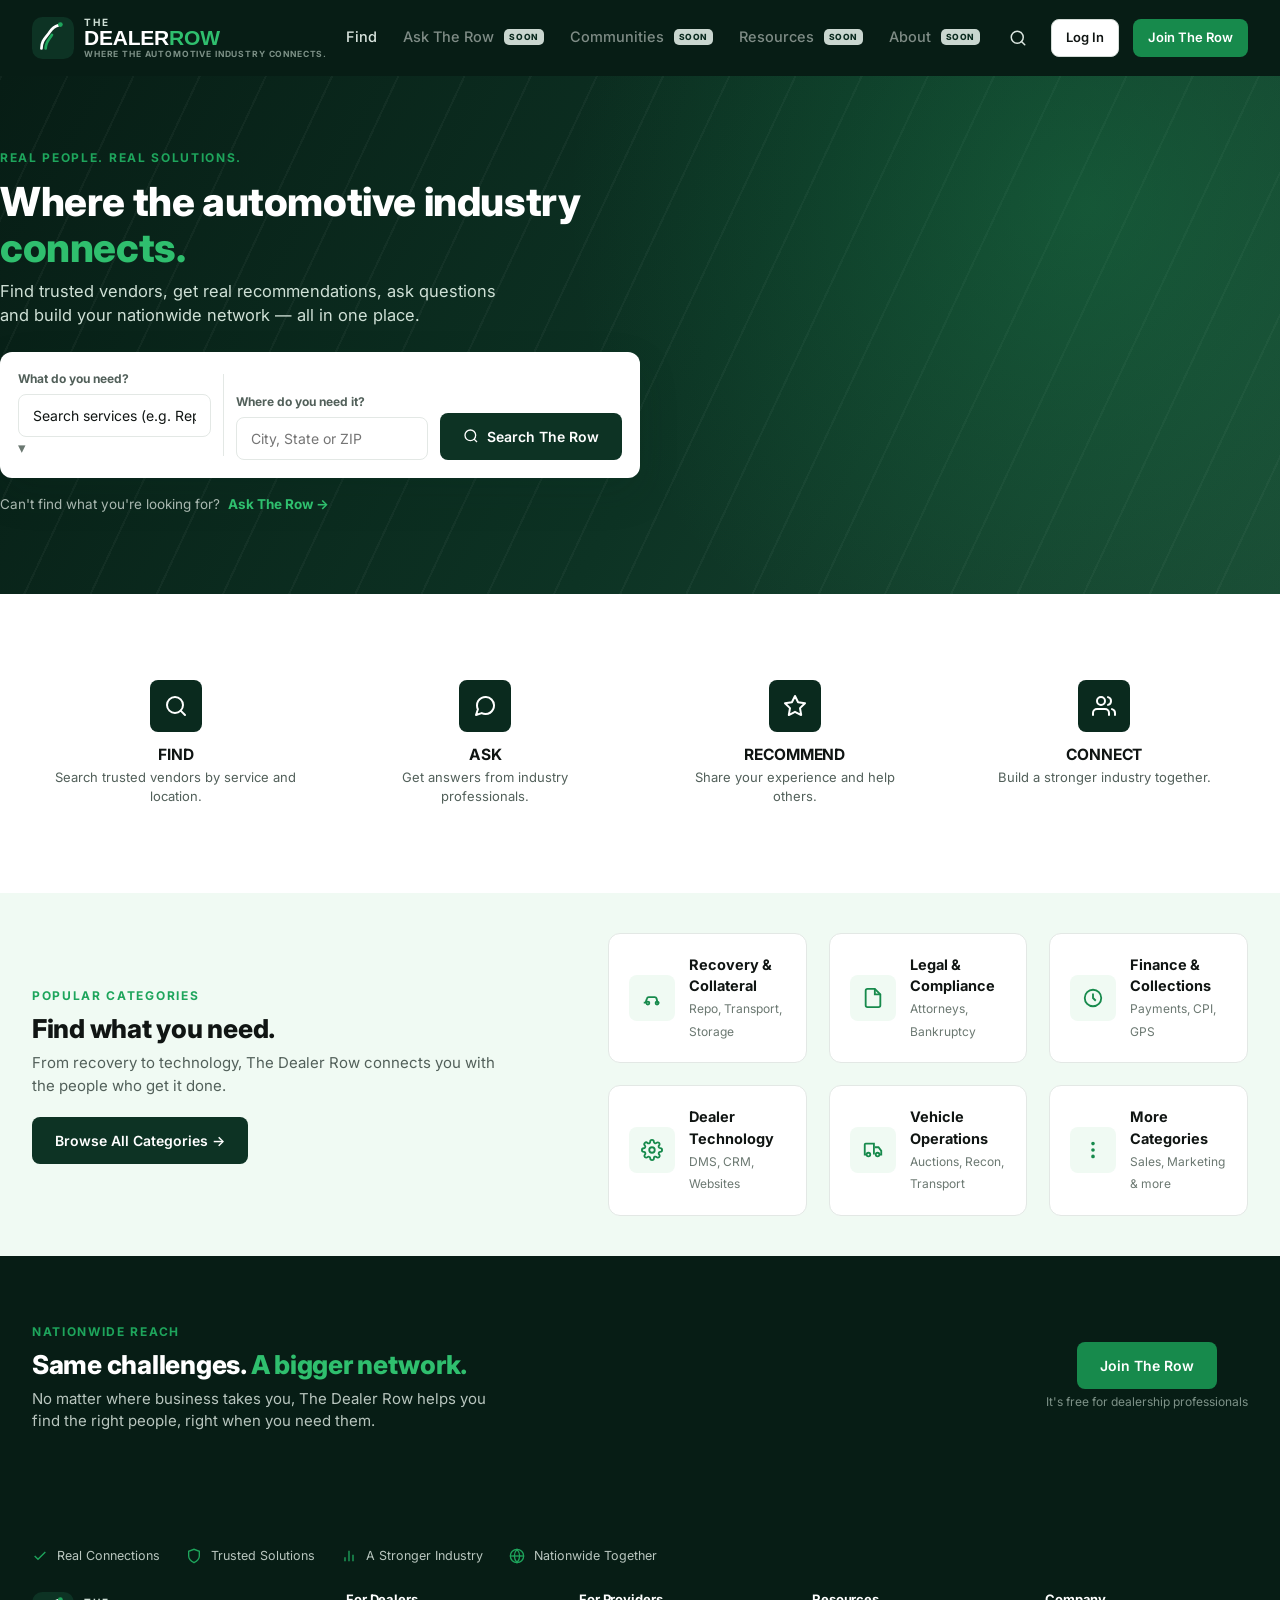
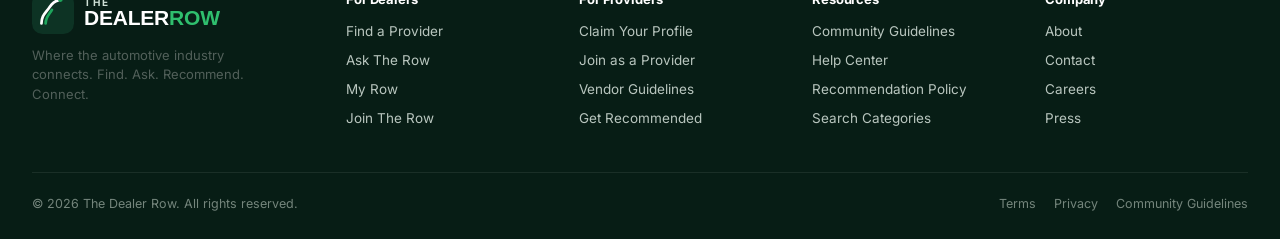
==== commit 4d5cbbd6: "Add files via upload" ====
--- a/index.html
+++ b/index.html
@@ -18,14 +18,14 @@
       <div class="logo-text"><span class="l1">THE</span><span class="l2">DEALER<span>ROW</span></span><span class="l3">WHERE THE AUTOMOTIVE INDUSTRY CONNECTS.</span></div>
     </a>
     <nav class="main-nav">
-      <a href="#" class="nav-soon" data-soon="Find" data-page="find">Find<span class="soon-tag">Soon</span></a>
+      <a href="find.html" data-page="find">Find</a>
       <a href="#" class="nav-soon" data-soon="Ask The Row" data-page="ask">Ask The Row<span class="soon-tag">Soon</span></a>
       <a href="#" class="nav-soon" data-soon="Communities" data-page="communities">Communities<span class="soon-tag">Soon</span></a>
       <a href="#" class="nav-soon" data-soon="Resources" data-page="resources">Resources<span class="soon-tag">Soon</span></a>
       <a href="#" class="nav-soon" data-soon="About" data-page="about">About<span class="soon-tag">Soon</span></a>
     </nav>
     <div class="header-actions">
-      <button class="icon-btn" aria-label="Search" data-soon="Search"><svg viewBox="0 0 24 24" fill="none" stroke="currentColor" stroke-width="2" stroke-linecap="round" stroke-linejoin="round"><circle cx="11" cy="11" r="8"></circle><line x1="21" y1="21" x2="16.65" y2="16.65"></line></svg></button>
+      <button class="icon-btn" aria-label="Search" onclick="window.location.href='find.html'"><svg viewBox="0 0 24 24" fill="none" stroke="currentColor" stroke-width="2" stroke-linecap="round" stroke-linejoin="round"><circle cx="11" cy="11" r="8"></circle><line x1="21" y1="21" x2="16.65" y2="16.65"></line></svg></button>
       <a href="#" class="btn btn-outline btn-sm" data-soon="Log In">Log In</a>
       <a href="join.html" class="btn btn-accent btn-sm">Join The Row</a>
       <button class="hamburger" data-menu-toggle aria-label="Menu"><svg viewBox="0 0 24 24" fill="none" stroke="currentColor" stroke-width="2" stroke-linecap="round" stroke-linejoin="round"><line x1="3" y1="12" x2="21" y2="12"></line><line x1="3" y1="6" x2="21" y2="6"></line><line x1="3" y1="18" x2="21" y2="18"></line></svg></button>
@@ -34,7 +34,7 @@
 </header>
 <div class="mobile-nav-panel" data-mobile-nav>
   <div class="container">
-    <a href="#" class="nav-soon" data-soon="Find">Find<span class="soon-tag">Soon</span></a>
+    <a href="find.html">Find</a>
     <a href="#" class="nav-soon" data-soon="Ask The Row">Ask The Row<span class="soon-tag">Soon</span></a>
     <a href="#" class="nav-soon" data-soon="Communities">Communities<span class="soon-tag">Soon</span></a>
     <a href="#" class="nav-soon" data-soon="Resources">Resources<span class="soon-tag">Soon</span></a>
@@ -57,9 +57,9 @@
         <div class="sb-field">
           <label>What do you need?</label>
           <div class="select-wrap">
-            <select class="input select">
+            <select class="input select" id="homeSvcSelect">
               <option value="">Search services (e.g. Repossession, Towing, Attorney...)</option>
-              <option>Repossession &amp; Recovery</option>
+              <option>Recovery &amp; Collateral</option>
               <option>Legal &amp; Compliance</option>
               <option>Finance &amp; Collections</option>
               <option>Dealer Technology</option>
@@ -72,9 +72,9 @@
         <div class="divider"></div>
         <div class="sb-field">
           <label>Where do you need it?</label>
-          <input class="input" type="text" placeholder="City, State or ZIP">
-        </div>
-        <a href="#" class="btn btn-primary" style="height:47px;" data-soon="Search The Row"><svg viewBox="0 0 24 24" fill="none" stroke="currentColor" stroke-width="2"><circle cx="11" cy="11" r="8"></circle><line x1="21" y1="21" x2="16.65" y2="16.65"></line></svg> Search The Row</a>
+          <input class="input" type="text" id="homeLocInput" placeholder="City, State or ZIP">
+        </div>
+        <a href="#" class="btn btn-primary" style="height:47px;" onclick="drHomeSearch(event)"><svg viewBox="0 0 24 24" fill="none" stroke="currentColor" stroke-width="2"><circle cx="11" cy="11" r="8"></circle><line x1="21" y1="21" x2="16.65" y2="16.65"></line></svg> Search The Row</a>
       </div>
 
       <div class="mt-16" style="display:flex;align-items:center;gap:8px;">
@@ -126,10 +126,10 @@
         <a href="#" class="btn btn-primary mt-8" data-soon="Browse Categories">Browse All Categories &rarr;</a>
       </div>
       <div class="grid grid-3" style="flex:1;min-width:320px;max-width:640px;">
-        <div class="cat-card" data-soon="Recovery &amp; Collateral" style="cursor:pointer;">
+        <a class="cat-card" href="find.html?service=Recovery%20%26%20Collateral" style="cursor:pointer;">
           <div class="ci"><svg viewBox="0 0 24 24" fill="none" stroke="currentColor" stroke-width="2"><path d="M3 17h2l1.5-4.5A2 2 0 0 1 8.4 11H15a2 2 0 0 1 1.9 1.4L18 17h2"></path><circle cx="7.5" cy="17.5" r="1.6"></circle><circle cx="17.5" cy="17.5" r="1.6"></circle></svg></div>
           <div><strong>Recovery &amp; Collateral</strong><span>Repo, Transport, Storage</span></div>
-        </div>
+        </a>
         <div class="cat-card" data-soon="Legal &amp; Compliance" style="cursor:pointer;">
           <div class="ci"><svg viewBox="0 0 24 24" fill="none" stroke="currentColor" stroke-width="2"><path d="M14 2H6a2 2 0 0 0-2 2v16a2 2 0 0 0 2 2h12a2 2 0 0 0 2-2V8z"></path><polyline points="14 2 14 8 20 8"></polyline></svg></div>
           <div><strong>Legal &amp; Compliance</strong><span>Attorneys, Bankruptcy</span></div>
@@ -142,10 +142,10 @@
           <div class="ci"><svg viewBox="0 0 24 24" fill="none" stroke="currentColor" stroke-width="2"><circle cx="12" cy="12" r="3"></circle><path d="M19.4 15a1.65 1.65 0 0 0 .33 1.82l.06.06a2 2 0 1 1-2.83 2.83l-.06-.06a1.65 1.65 0 0 0-1.82-.33 1.65 1.65 0 0 0-1 1.51V21a2 2 0 0 1-4 0v-.09A1.65 1.65 0 0 0 9 19.4a1.65 1.65 0 0 0-1.82.33l-.06.06a2 2 0 1 1-2.83-2.83l.06-.06a1.65 1.65 0 0 0 .33-1.82 1.65 1.65 0 0 0-1.51-1H3a2 2 0 0 1 0-4h.09A1.65 1.65 0 0 0 4.6 9a1.65 1.65 0 0 0-.33-1.82l-.06-.06a2 2 0 1 1 2.83-2.83l.06.06a1.65 1.65 0 0 0 1.82.33H9a1.65 1.65 0 0 0 1-1.51V3a2 2 0 0 1 4 0v.09a1.65 1.65 0 0 0 1 1.51 1.65 1.65 0 0 0 1.82-.33l.06-.06a2 2 0 1 1 2.83 2.83l-.06.06a1.65 1.65 0 0 0-.33 1.82V9a1.65 1.65 0 0 0 1.51 1H21a2 2 0 0 1 0 4h-.09a1.65 1.65 0 0 0-1.51 1z"></path></svg></div>
           <div><strong>Dealer Technology</strong><span>DMS, CRM, Websites</span></div>
         </div>
-        <div class="cat-card" data-soon="Vehicle Operations" style="cursor:pointer;">
+        <a class="cat-card" href="find.html?service=Vehicle%20Operations" style="cursor:pointer;">
           <div class="ci"><svg viewBox="0 0 24 24" fill="none" stroke="currentColor" stroke-width="2"><circle cx="7" cy="17" r="2"></circle><circle cx="17" cy="17" r="2"></circle><path d="M5 17H3V6a1 1 0 0 1 1-1h9v12"></path><path d="M14 9h4l3 4v4h-2"></path></svg></div>
           <div><strong>Vehicle Operations</strong><span>Auctions, Recon, Transport</span></div>
-        </div>
+        </a>
         <div class="cat-card" data-soon="More Categories" style="cursor:pointer;">
           <div class="ci"><svg viewBox="0 0 24 24" fill="none" stroke="currentColor" stroke-width="2"><circle cx="12" cy="5" r="1"></circle><circle cx="12" cy="12" r="1"></circle><circle cx="12" cy="19" r="1"></circle></svg></div>
           <div><strong>More Categories</strong><span>Sales, Marketing &amp; more</span></div>
@@ -191,7 +191,7 @@
       <div>
         <h4>For Dealers</h4>
         <ul>
-          <li><a href="#" data-soon="Find a Provider">Find a Provider</a></li>
+          <li><a href="find.html">Find a Provider</a></li>
           <li><a href="#" data-soon="Ask The Row">Ask The Row</a></li>
           <li><a href="my-row.html">My Row</a></li>
           <li><a href="join.html">Join The Row</a></li>
@@ -212,7 +212,7 @@
           <li><a href="#" data-soon="Community Guidelines">Community Guidelines</a></li>
           <li><a href="#" data-soon="Help Center">Help Center</a></li>
           <li><a href="#" data-soon="Recommendation Policy">Recommendation Policy</a></li>
-          <li><a href="#" data-soon="Search Categories">Search Categories</a></li>
+          <li><a href="find.html">Search Categories</a></li>
         </ul>
       </div>
       <div>
@@ -233,5 +233,16 @@
 </footer>
 
 <script src="js/app.js"></script>
+<script>
+  function drHomeSearch(e) {
+    e.preventDefault();
+    const service = document.getElementById("homeSvcSelect").value;
+    const location = document.getElementById("homeLocInput").value;
+    const params = new URLSearchParams();
+    if (service) params.set("service", service);
+    if (location) params.set("location", location);
+    window.location.href = "find.html" + (params.toString() ? "?" + params.toString() : "");
+  }
+</script>
 </body>
 </html>
--- a/css/styles.css
+++ b/css/styles.css
@@ -0,0 +1,749 @@
+/* ==========================================================================
+   THE DEALER ROW — Design System
+   Where the automotive industry connects.
+   ========================================================================== */
+
+:root {
+  /* Brand greens */
+  --forest-950: #071d15;
+  --forest-900: #0a2a1e;
+  --forest-850: #0d3324;
+  --forest-800: #113c2c;
+  --green-700: #14733f;
+  --green-600: #178a4c;
+  --green-500: #1ea55c;
+  --green-400: #2fbf6e;
+  --green-100: #e3f6ea;
+  --green-50: #f0faf3;
+
+  /* Neutrals */
+  --bg: #f4f7f5;
+  --white: #ffffff;
+  --border: #e3e8e5;
+  --border-strong: #d3dbd6;
+  --text-900: #101513;
+  --text-700: #33403a;
+  --text-600: #52605a;
+  --text-500: #6b7871;
+  --text-400: #90998f;
+
+  /* Status */
+  --amber-500: #b8860b;
+  --amber-100: #fdf1d6;
+  --amber-text: #92650a;
+  --gray-100: #eef0ee;
+  --gray-text: #626e68;
+  --red-500: #c0392b;
+
+  /* Elevation */
+  --shadow-sm: 0 1px 2px rgba(10, 42, 30, 0.06);
+  --shadow-md: 0 4px 14px rgba(10, 42, 30, 0.08);
+  --shadow-lg: 0 16px 40px rgba(10, 42, 30, 0.14);
+
+  --radius-sm: 8px;
+  --radius-md: 12px;
+  --radius-lg: 18px;
+  --radius-full: 999px;
+
+  --header-h: 76px;
+  --sidebar-w: 260px;
+  --maxw: 1300px;
+}
+
+* { box-sizing: border-box; }
+html { scroll-behavior: smooth; }
+body {
+  margin: 0;
+  background: var(--bg);
+  color: var(--text-900);
+  font-family: "Inter", -apple-system, BlinkMacSystemFont, "Segoe UI", sans-serif;
+  font-size: 15px;
+  line-height: 1.5;
+  -webkit-font-smoothing: antialiased;
+}
+h1, h2, h3, h4 {
+  font-family: "Poppins", "Inter", sans-serif;
+  color: var(--text-900);
+  margin: 0 0 8px;
+  line-height: 1.15;
+  letter-spacing: -0.01em;
+}
+h1 { font-size: 40px; font-weight: 800; }
+h2 { font-size: 26px; font-weight: 800; }
+h3 { font-size: 19px; font-weight: 700; }
+h4 { font-size: 15px; font-weight: 700; }
+p { margin: 0 0 12px; color: var(--text-600); }
+a { color: inherit; text-decoration: none; }
+ul { margin: 0; padding: 0; list-style: none; }
+button { font-family: inherit; cursor: pointer; background: none; border: none; color: inherit; appearance: none; -webkit-appearance: none; font-size: inherit; }
+img { max-width: 100%; display: block; }
+input, select, textarea {
+  font-family: inherit;
+  font-size: 14px;
+  color: var(--text-900);
+}
+.script {
+  font-family: "Caveat", cursive;
+  font-weight: 600;
+}
+
+.container {
+  max-width: var(--maxw);
+  margin: 0 auto;
+  padding: 0 32px;
+}
+
+.eyebrow {
+  text-transform: uppercase;
+  font-size: 12px;
+  font-weight: 700;
+  letter-spacing: 0.14em;
+  color: var(--green-500);
+}
+
+/* ---------------------------------- Buttons ---------------------------------- */
+.btn {
+  display: inline-flex;
+  align-items: center;
+  justify-content: center;
+  gap: 8px;
+  padding: 12px 22px;
+  border-radius: var(--radius-sm);
+  font-weight: 600;
+  font-size: 14px;
+  border: 1.5px solid transparent;
+  transition: all .15s ease;
+  white-space: nowrap;
+}
+.btn svg { width: 16px; height: 16px; flex-shrink: 0; }
+.btn-primary { background: var(--forest-850); color: #fff; }
+.btn-primary:hover { background: var(--forest-900); }
+.btn-accent { background: var(--green-600); color: #fff; }
+.btn-accent:hover { background: var(--green-700); }
+.btn-outline { background: #fff; color: var(--text-900); border-color: var(--border-strong); }
+.btn-outline:hover { border-color: var(--forest-850); }
+.btn-outline-light { background: transparent; color: #fff; border-color: rgba(255,255,255,.5); }
+.btn-outline-light:hover { border-color: #fff; }
+.btn-ghost { background: transparent; color: var(--text-700); }
+.btn-danger-outline { background: #fff; color: var(--red-500); border-color: #f1c9c3; }
+.btn-sm { padding: 8px 14px; font-size: 13px; }
+.btn-block { width: 100%; }
+.btn:disabled { opacity: .5; cursor: not-allowed; }
+
+/* ---------------------------------- Header ---------------------------------- */
+.site-header {
+  position: sticky; top: 0; z-index: 100;
+  background: var(--forest-950);
+  height: var(--header-h);
+  display: flex;
+  align-items: center;
+}
+.site-header .container,
+.header-inner {
+  display: flex;
+  align-items: center;
+  justify-content: space-between;
+  width: 100%;
+  gap: 20px;
+}
+.logo {
+  display: flex;
+  align-items: center;
+  gap: 10px;
+  flex-shrink: 0;
+}
+.logo-mark {
+  width: 42px; height: 42px;
+  flex-shrink: 0;
+}
+.logo-text {
+  display: flex;
+  flex-direction: column;
+  line-height: 1;
+}
+.logo-text .l1 {
+  font-size: 10px;
+  font-weight: 700;
+  letter-spacing: .18em;
+  color: #cfe0d6;
+}
+.logo-text .l2 {
+  font-family: "Poppins", sans-serif;
+  font-weight: 800;
+  font-size: 21px;
+  color: #fff;
+  letter-spacing: -0.01em;
+}
+.logo-text .l2 span { color: var(--green-400); }
+.logo-text .l3 {
+  font-size: 8.5px;
+  font-weight: 700;
+  letter-spacing: .1em;
+  color: #7d9187;
+  margin-top: 2px;
+}
+.main-nav {
+  display: flex;
+  align-items: center;
+  gap: 22px;
+  flex: 1;
+  justify-content: center;
+  min-width: 0;
+}
+.main-nav a {
+  display: flex;
+  align-items: center;
+  gap: 5px;
+  color: #dbe6e0;
+  font-size: 14.5px;
+  font-weight: 500;
+  padding: 8px 2px;
+  border-bottom: 2px solid transparent;
+  white-space: nowrap;
+}
+.main-nav a:hover, .main-nav a.active { color: #fff; }
+.main-nav a.active { border-color: var(--green-500); }
+.main-nav a svg { width: 13px; height: 13px; opacity: .7; }
+.header-actions {
+  display: flex;
+  align-items: center;
+  gap: 14px;
+  flex-shrink: 0;
+}
+.icon-btn {
+  width: 38px; height: 38px;
+  display: flex; align-items: center; justify-content: center;
+  border-radius: var(--radius-full);
+  color: #dbe6e0;
+  position: relative;
+  border: 1px solid transparent;
+}
+.icon-btn:hover { background: rgba(255,255,255,.08); }
+.icon-btn svg { width: 18px; height: 18px; }
+.badge-dot {
+  position: absolute; top: 3px; right: 3px;
+  background: var(--green-500);
+  color: #06150e;
+  font-size: 9.5px; font-weight: 800;
+  width: 16px; height: 16px; border-radius: 50%;
+  display: flex; align-items: center; justify-content: center;
+  border: 2px solid var(--forest-950);
+}
+.avatar-btn {
+  display: flex; align-items: center; gap: 8px;
+  color: #fff; padding: 4px 6px 4px 4px; border-radius: var(--radius-full);
+  border: 1px solid rgba(255,255,255,.14);
+}
+.avatar-btn:hover { background: rgba(255,255,255,.06); }
+.avatar {
+  width: 32px; height: 32px; border-radius: 50%;
+  background: var(--green-600);
+  color: #fff; font-weight: 700; font-size: 12.5px;
+  display: flex; align-items: center; justify-content: center;
+  border: 1.5px solid rgba(255,255,255,.35);
+  flex-shrink: 0;
+}
+.avatar.lg { width: 52px; height: 52px; font-size: 18px; }
+.avatar.sm { width: 26px; height: 26px; font-size: 10px; }
+.avatar-btn svg { width: 14px; height: 14px; color: #b9c6bf; }
+.hamburger { display: none; }
+
+/* ---------------------------------- Layout w/ sidebar ---------------------------------- */
+.app-shell {
+  display: flex;
+  align-items: flex-start;
+  min-height: calc(100vh - var(--header-h));
+}
+.sidebar {
+  width: var(--sidebar-w);
+  background: var(--forest-950);
+  min-height: calc(100vh - var(--header-h));
+  padding: 26px 20px;
+  flex-shrink: 0;
+  position: sticky;
+  top: var(--header-h);
+  display: flex;
+  flex-direction: column;
+}
+.sidebar-user {
+  padding-bottom: 20px;
+  margin-bottom: 8px;
+  border-bottom: 1px solid rgba(255,255,255,.08);
+}
+.sidebar-user-row { display: flex; align-items: center; gap: 12px; margin-bottom: 4px; }
+.sidebar-user-name { color: #fff; font-weight: 700; font-size: 15px; display: flex; align-items: center; gap: 5px; }
+.sidebar-user-name svg { width: 15px; height: 15px; color: var(--green-500); }
+.sidebar-user-role { color: #a9b8b0; font-size: 12.5px; margin-top: 2px; }
+.sidebar-user-sub { color: #74857c; font-size: 12px; }
+.sidebar-nav { display: flex; flex-direction: column; gap: 3px; margin-top: 14px; flex: 1; }
+.sidebar-nav a {
+  display: flex; align-items: center; gap: 12px;
+  color: #cbd6d0; font-size: 14.5px; font-weight: 500;
+  padding: 11px 12px; border-radius: var(--radius-sm);
+}
+.sidebar-nav a svg { width: 18px; height: 18px; opacity: .85; flex-shrink: 0; }
+.sidebar-nav a:hover { background: rgba(255,255,255,.06); color: #fff; }
+.sidebar-nav a.active { background: var(--green-600); color: #fff; }
+.sidebar-nav a.active svg { opacity: 1; }
+.sidebar-tagline {
+  margin-top: 24px;
+  color: #eef4f0;
+  font-size: 26px;
+  line-height: 1.15;
+}
+.sidebar-tagline .underline {
+  display: block; width: 76px; height: 3px; background: var(--green-500);
+  border-radius: 2px; margin-top: 8px; transform: rotate(-2deg);
+}
+.main-content { flex: 1; min-width: 0; padding: 34px 32px 70px; }
+
+/* ---------------------------------- Cards ---------------------------------- */
+.card {
+  background: var(--white);
+  border: 1px solid var(--border);
+  border-radius: var(--radius-lg);
+  box-shadow: var(--shadow-sm);
+}
+.card-pad { padding: 24px; }
+.stat-tile {
+  background: var(--white);
+  border: 1px solid var(--border);
+  border-radius: var(--radius-md);
+  padding: 18px 20px;
+  display: flex; align-items: center; gap: 14px;
+}
+.stat-tile .icon {
+  width: 42px; height: 42px; border-radius: var(--radius-sm);
+  background: var(--green-50); color: var(--green-600);
+  display: flex; align-items: center; justify-content: center; flex-shrink: 0;
+}
+.stat-tile .icon svg { width: 20px; height: 20px; }
+.stat-tile .num { font-size: 24px; font-weight: 800; font-family: "Poppins"; line-height: 1; }
+.stat-tile .lbl { font-size: 12.5px; color: var(--text-500); margin-top: 4px; }
+
+/* ---------------------------------- Badges ---------------------------------- */
+.badge {
+  display: inline-flex; align-items: center; gap: 5px;
+  font-size: 12px; font-weight: 700; padding: 4px 10px;
+  border-radius: var(--radius-full);
+}
+.badge svg { width: 12px; height: 12px; }
+.badge-verified { background: var(--green-100); color: var(--green-700); }
+.badge-pending { background: var(--amber-100); color: var(--amber-text); }
+.badge-declined { background: var(--gray-100); color: var(--gray-text); }
+.badge-outline { background: #fff; border: 1px solid var(--border-strong); color: var(--text-600); }
+.chip {
+  display: inline-flex; align-items: center;
+  font-size: 12.5px; font-weight: 500; color: var(--text-600);
+  background: var(--gray-100); padding: 5px 11px; border-radius: var(--radius-full);
+}
+
+/* ---------------------------------- Forms ---------------------------------- */
+.field { margin-bottom: 18px; }
+.field label {
+  display: block; font-size: 13.5px; font-weight: 700; color: var(--text-900);
+  margin-bottom: 7px;
+}
+.field label .opt { font-weight: 400; color: var(--text-400); }
+.field .hint { font-size: 12px; color: var(--text-500); margin-top: 6px; }
+.input, .select, textarea.input {
+  width: 100%;
+  border: 1.5px solid var(--border-strong);
+  border-radius: var(--radius-sm);
+  padding: 12px 14px;
+  background: #fff;
+  outline: none;
+}
+.input:focus, .select:focus, textarea.input:focus {
+  border-color: var(--green-500);
+  box-shadow: 0 0 0 3px var(--green-100);
+}
+textarea.input { resize: vertical; min-height: 90px; font-family: inherit; }
+.select-wrap { position: relative; }
+.select-wrap svg {
+  position: absolute; right: 14px; top: 50%; transform: translateY(-50%);
+  width: 14px; height: 14px; color: var(--text-500); pointer-events: none;
+}
+.select { appearance: none; }
+.row-2 { display: grid; grid-template-columns: 1fr 1fr; gap: 18px; }
+.checkbox-row { display: flex; align-items: flex-start; gap: 10px; }
+.checkbox-row input { margin-top: 3px; width: 17px; height: 17px; accent-color: var(--green-600); }
+.checkbox-row .box {
+  background: var(--green-50); border: 1px solid var(--green-100);
+  border-radius: var(--radius-sm); padding: 14px 16px;
+}
+
+/* choice cards (account type / invitee type) */
+.choice-grid { display: grid; grid-template-columns: repeat(3, 1fr); gap: 16px; }
+.choice-card {
+  position: relative;
+  background: #fff; border: 2px solid var(--border);
+  border-radius: var(--radius-md); padding: 22px 18px;
+  cursor: pointer; text-align: center; transition: all .12s ease;
+}
+.choice-card:hover { border-color: var(--border-strong); }
+.choice-card.selected { border-color: var(--green-600); background: var(--green-50); }
+.choice-card .check {
+  position: absolute; top: 12px; right: 12px;
+  width: 22px; height: 22px; border-radius: 50%;
+  background: var(--green-600); color: #fff; display: none;
+  align-items: center; justify-content: center;
+}
+.choice-card.selected .check { display: flex; }
+.choice-card .check svg { width: 12px; height: 12px; }
+.cicon {
+  width: 54px; height: 54px; border-radius: var(--radius-sm);
+  background: var(--forest-900); color: #fff;
+  display: flex; align-items: center; justify-content: center;
+  margin: 0 auto 14px; flex-shrink: 0;
+}
+.cicon svg { width: 26px; height: 26px; }
+.choice-card h4 { font-size: 15.5px; margin-bottom: 4px; }
+.choice-card p { font-size: 12.5px; margin: 0; }
+.choice-card ul { text-align: left; margin-top: 14px; display: flex; flex-direction: column; gap: 7px; }
+.choice-card ul li { font-size: 12.5px; color: var(--text-700); display: flex; gap: 7px; align-items: flex-start; }
+.choice-card ul li svg { width: 13px; height: 13px; color: var(--green-600); flex-shrink: 0; margin-top: 1px; }
+
+/* stepper */
+.stepper { display: flex; align-items: center; margin-bottom: 30px; flex-wrap: wrap; gap: 4px; }
+.step { display: flex; align-items: center; gap: 10px; }
+.step .dot {
+  width: 30px; height: 30px; border-radius: 50%;
+  background: var(--gray-100); color: var(--text-500);
+  display: flex; align-items: center; justify-content: center;
+  font-weight: 700; font-size: 13px; flex-shrink: 0;
+}
+.step.done .dot { background: var(--green-600); color: #fff; }
+.step.active .dot { background: var(--green-600); color: #fff; }
+.step .label { font-size: 13.5px; font-weight: 600; color: var(--text-500); }
+.step.active .label, .step.done .label { color: var(--text-900); }
+.step-line { width: 46px; height: 2px; background: var(--border-strong); margin: 0 12px; }
+
+/* star rating */
+.star-row { display: flex; gap: 4px; }
+.star-row svg { width: 24px; height: 24px; color: var(--border-strong); cursor: pointer; }
+.star-row svg.on { color: var(--green-600); }
+.rate-block { border: 1.5px solid var(--border); border-radius: var(--radius-md); padding: 16px; text-align: center; }
+.rate-block .lbl { font-size: 13px; font-weight: 700; margin-bottom: 10px; }
+.rate-4grid { display: grid; grid-template-columns: repeat(4, 1fr); gap: 14px; }
+
+/* pill toggle group (yes/no/maybe, dealership type etc) */
+.toggle-group { display: grid; gap: 12px; }
+.toggle-card {
+  border: 2px solid var(--border); border-radius: var(--radius-md);
+  padding: 14px 16px; cursor: pointer; display: flex; align-items: center; gap: 10px;
+}
+.toggle-card .radio {
+  width: 18px; height: 18px; border-radius: 50%; border: 2px solid var(--border-strong);
+  flex-shrink: 0; display: flex; align-items: center; justify-content: center;
+}
+.toggle-card.selected { border-color: var(--green-600); background: var(--green-50); }
+.toggle-card.selected .radio { border-color: var(--green-600); background: var(--green-600); }
+.toggle-card.selected .radio::after { content:""; width: 8px; height: 8px; border-radius: 50%; background: #fff; }
+.toggle-card strong { font-size: 14px; display: block; }
+.toggle-card span.sub { font-size: 12px; color: var(--text-500); }
+.toggle-cols-3 { grid-template-columns: repeat(3, 1fr); }
+
+/* ---------------------------------- Tables ---------------------------------- */
+.table-wrap { overflow-x: auto; }
+table.simple { width: 100%; border-collapse: collapse; }
+table.simple th {
+  text-align: left; font-size: 12px; text-transform: uppercase; letter-spacing: .04em;
+  color: var(--text-500); padding: 10px 14px; border-bottom: 1.5px solid var(--border);
+  font-weight: 700;
+}
+table.simple td {
+  padding: 14px; border-bottom: 1px solid var(--border); font-size: 14px; vertical-align: middle;
+}
+table.simple tr:last-child td { border-bottom: none; }
+.row-entity { display: flex; align-items: center; gap: 10px; }
+
+/* ---------------------------------- Hero / sections ---------------------------------- */
+.hero {
+  background: linear-gradient(120deg, var(--forest-950) 0%, var(--forest-850) 55%, #1a4a34 100%);
+  position: relative; overflow: hidden; color: #fff;
+}
+.hero::before {
+  content: ""; position: absolute; inset: 0;
+  background-image:
+    radial-gradient(circle at 85% 25%, rgba(30,165,92,.25), transparent 45%),
+    repeating-linear-gradient(115deg, rgba(255,255,255,.035) 0 2px, transparent 2px 60px);
+}
+.hero-inner { position: relative; z-index: 1; }
+.road-graphic { position: absolute; right: -60px; bottom: -40px; width: 480px; opacity: .5; z-index: 0; }
+
+.section { padding: 64px 0; }
+.section-tight { padding: 40px 0; }
+.bg-white { background: var(--white); }
+.bg-tint { background: var(--green-50); }
+.bg-dark { background: var(--forest-950); color: #fff; }
+.bg-dark p { color: #b9c6bf; }
+.bg-dark h2, .bg-dark h3 { color: #fff; }
+
+.grid { display: grid; gap: 22px; }
+.grid-2 { grid-template-columns: 1fr 1fr; }
+.grid-3 { grid-template-columns: repeat(3, 1fr); }
+.grid-4 { grid-template-columns: repeat(4, 1fr); }
+.grid-6 { grid-template-columns: repeat(6, 1fr); }
+.dashboard-grid { grid-template-columns: 1fr 320px; }
+.find-grid { grid-template-columns: 260px 1fr 300px; }
+
+.feature {
+  text-align: center; padding: 22px;
+}
+.feature .fi {
+  width: 52px; height: 52px; border-radius: var(--radius-sm);
+  background: var(--forest-900); color: #fff;
+  display: flex; align-items: center; justify-content: center;
+  margin: 0 auto 14px;
+}
+.feature .fi svg { width: 24px; height: 24px; }
+.feature h4 { font-size: 15.5px; margin-bottom: 4px; }
+.feature p { font-size: 13px; margin: 0; }
+
+.cat-card {
+  background: #fff; border: 1px solid var(--border); border-radius: var(--radius-md);
+  padding: 20px; display: flex; align-items: center; gap: 14px;
+}
+.cat-card .ci {
+  width: 46px; height: 46px; border-radius: var(--radius-sm);
+  background: var(--green-50); color: var(--green-600);
+  display: flex; align-items: center; justify-content: center; flex-shrink: 0;
+}
+.cat-card .ci svg { width: 22px; height: 22px; }
+.cat-card strong { font-size: 14.5px; display: block; }
+.cat-card span { font-size: 12px; color: var(--text-500); }
+
+/* search box */
+.search-box {
+  background: #fff; border-radius: var(--radius-md); padding: 18px;
+  display: flex; gap: 12px; align-items: flex-end; box-shadow: var(--shadow-lg);
+}
+.search-box .sb-field { flex: 1; text-align: left; }
+.search-box label { font-size: 12px; font-weight: 700; color: var(--text-600); display:block; margin-bottom: 6px; }
+.search-box .input { border-color: var(--border); }
+.search-box .divider { width: 1px; align-self: stretch; background: var(--border); margin: 4px 0; }
+
+/* provider result card */
+.result-card {
+  display: flex; gap: 18px; align-items: flex-start;
+  background: #fff; border: 1px solid var(--border); border-radius: var(--radius-md);
+  padding: 20px;
+}
+.result-logo {
+  width: 56px; height: 56px; border-radius: var(--radius-sm); border: 1px solid var(--border);
+  display: flex; align-items: center; justify-content: center; flex-shrink: 0; overflow: hidden;
+  background: #fafcfb; font-weight: 800; color: var(--forest-900); font-size: 13px; text-align:center;
+}
+.result-meta { flex: 1; min-width: 0; }
+.result-title-row { display: flex; align-items: center; gap: 8px; flex-wrap: wrap; }
+.result-title-row h3 { margin: 0; }
+.result-sub { font-size: 13px; color: var(--text-500); margin: 4px 0 8px; display:flex; gap:12px; flex-wrap:wrap; align-items:center;}
+.result-tags { display: flex; gap: 6px; flex-wrap: wrap; margin-top: 8px; }
+.result-side { text-align: center; width: 150px; flex-shrink: 0; }
+.result-side .pct { font-size: 22px; font-weight: 800; font-family:"Poppins"; color: var(--green-700); }
+.result-side .pctlbl { font-size: 11.5px; color: var(--text-500); margin-bottom: 10px; }
+
+/* thread / qa */
+.qcard {
+  background: #fff; border: 1px solid var(--border); border-radius: var(--radius-md); padding: 20px;
+}
+.qcard + .qcard { margin-top: 14px; }
+.answer-head { display: flex; align-items: center; gap: 10px; margin-bottom: 10px; }
+.answer-meta { font-size: 12.5px; color: var(--text-500); }
+.provider-inline {
+  margin-top: 14px; display: flex; align-items: center; gap: 14px;
+  background: var(--green-50); border: 1px solid var(--green-100); border-radius: var(--radius-sm);
+  padding: 14px;
+}
+.provider-inline .plogo {
+  width: 40px; height: 40px; border-radius: 8px; background: #fff; border: 1px solid var(--border);
+  display: flex; align-items: center; justify-content: center; flex-shrink: 0; font-weight: 800; font-size: 11px;
+}
+.answer-actions { display: flex; gap: 18px; margin-top: 12px; font-size: 13px; color: var(--text-500); align-items:center; }
+.answer-actions span { display: flex; align-items: center; gap: 5px; cursor: pointer; }
+.answer-actions svg { width: 15px; height: 15px; }
+
+/* breadcrumb */
+.breadcrumb { font-size: 13px; color: var(--text-500); margin-bottom: 14px; display:flex; gap:6px; align-items:center; flex-wrap:wrap; }
+.breadcrumb a:hover { color: var(--green-600); }
+.breadcrumb svg { width: 12px; height: 12px; opacity: .6; }
+
+/* footer */
+.site-footer { background: var(--forest-950); color: #b9c6bf; padding: 50px 0 26px; }
+.footer-top { display: grid; grid-template-columns: 1.4fr 1fr 1fr 1fr 1fr; gap: 30px; padding-bottom: 34px; border-bottom: 1px solid rgba(255,255,255,.08); }
+.footer-top h4 { color: #fff; font-size: 13px; margin-bottom: 14px; }
+.footer-top ul li { margin-bottom: 9px; font-size: 13.5px; }
+.footer-top ul li a:hover { color: #fff; }
+.footer-bottom { display: flex; justify-content: space-between; align-items: center; padding-top: 22px; font-size: 12.5px; color: #74857c; flex-wrap: wrap; gap: 10px; }
+.mini-footer {
+  background: var(--forest-950); color: #b9c6bf; padding: 24px 0;
+}
+.mini-footer .container { display:flex; align-items:center; justify-content:space-between; flex-wrap:wrap; gap:14px; }
+.footer-badges { display:flex; gap:26px; flex-wrap:wrap; }
+.footer-badges .fb { display:flex; align-items:center; gap:9px; font-size:12.5px; }
+.footer-badges svg { width:16px; height:16px; color: var(--green-500); }
+
+.info-note {
+  display: flex; gap: 10px; align-items: flex-start;
+  background: var(--gray-100); border-radius: var(--radius-sm); padding: 14px 16px;
+  font-size: 12.5px; color: var(--text-600); margin-top: 22px;
+}
+.info-note svg { width: 16px; height: 16px; flex-shrink: 0; margin-top: 1px; color: var(--text-500); }
+
+.dark-cta {
+  background: var(--forest-950); border-radius: var(--radius-lg); padding: 26px 30px;
+  display: flex; align-items: center; justify-content: space-between; gap: 24px; color: #fff; flex-wrap: wrap;
+}
+.dark-cta p { color: #b9c6bf; margin: 4px 0 0; }
+
+/* progress bar */
+.pbar { height: 8px; border-radius: 5px; background: var(--gray-100); overflow: hidden; }
+.pbar > span { display: block; height: 100%; background: var(--green-600); border-radius: 5px; }
+
+/* coverage map */
+.map-box {
+  border-radius: var(--radius-md); overflow: hidden; border: 1px solid var(--border);
+  position: relative; background: #fff;
+  display: flex; align-items: center; justify-content: center;
+  padding: 6px;
+}
+.map-box svg { width: 100%; height: auto; display:block; }
+.us-map-svg .state { fill: var(--green-100); stroke: #fff; stroke-width: 1.1; transition: fill .15s ease; }
+.us-map-svg .state.is-covered { fill: var(--green-500); }
+
+/* utility */
+.flex { display: flex; }
+.items-center { align-items: center; }
+.justify-between { justify-content: space-between; }
+.gap-8 { gap: 8px; }
+.gap-12 { gap: 12px; }
+.gap-16 { gap: 16px; }
+.mt-0 { margin-top: 0; }
+.mt-8 { margin-top: 8px; }
+.mt-16 { margin-top: 16px; }
+.mt-24 { margin-top: 24px; }
+.mt-32 { margin-top: 32px; }
+.mb-0 { margin-bottom: 0; }
+.text-center { text-align: center; }
+.text-sm { font-size: 13px; }
+.text-xs { font-size: 12px; }
+.text-muted { color: var(--text-500); }
+.w-full { width: 100%; }
+.pagination { display: flex; gap: 6px; align-items: center; }
+.pagination button {
+  width: 32px; height: 32px; border-radius: var(--radius-sm); border: 1px solid var(--border-strong);
+  background: #fff; color: var(--text-700); font-weight: 600; font-size: 13px;
+  display: flex; align-items: center; justify-content: center;
+}
+.pagination button.active { background: var(--forest-900); color: #fff; border-color: var(--forest-900); }
+.mobile-menu-backdrop { display: none; }
+
+/* Coming-soon nav items + toast (modules outside current build scope) */
+.main-nav a.nav-soon,
+.sidebar-nav a.nav-soon,
+.avatar-menu a.nav-soon { color: #7f8c86; cursor: default; }
+.main-nav a.nav-soon:hover { color: #a9b8b0; }
+.soon-tag {
+  display: inline-block; font-size: 8.5px; font-weight: 800; letter-spacing: .06em;
+  color: #0a2a1e; background: #c9d6cf; padding: 1.5px 5px; border-radius: 5px;
+  margin-left: 5px; vertical-align: 1.5px; text-transform: uppercase;
+}
+.sidebar-nav a.nav-soon .soon-tag { margin-left: auto; }
+.sidebar-nav a.nav-soon { display: flex; }
+.card-cta.nav-soon, a.btn.nav-soon, button.btn.nav-soon { opacity: .92; }
+
+.dr-toast {
+  position: fixed; left: 50%; bottom: 28px; transform: translateX(-50%) translateY(20px);
+  background: var(--forest-950); color: #fff; padding: 12px 20px; border-radius: var(--radius-full);
+  font-size: 13.5px; font-weight: 600; box-shadow: var(--shadow-lg); z-index: 999;
+  opacity: 0; pointer-events: none; transition: all .22s ease; display: flex; align-items: center; gap: 8px;
+}
+.dr-toast.show { opacity: 1; transform: translateX(-50%) translateY(0); }
+.dr-toast svg { width: 15px; height: 15px; color: var(--green-500); flex-shrink: 0; }
+
+/* Avatar dropdown menu (logged-in header) */
+.avatar-wrap { position: relative; }
+.avatar-menu {
+  position: absolute; top: calc(100% + 10px); right: 0; width: 230px;
+  background: #fff; border: 1px solid var(--border); border-radius: var(--radius-md);
+  box-shadow: var(--shadow-lg); padding: 10px; display: none; z-index: 150;
+}
+.avatar-menu.open { display: block; }
+.avatar-menu-user { display: flex; align-items: center; gap: 10px; padding: 8px 10px 12px; border-bottom: 1px solid var(--border); margin-bottom: 8px; }
+.avatar-menu-user strong { font-size: 13.5px; display: flex; align-items: center; gap: 4px; }
+.avatar-menu-user strong svg { width: 13px; height: 13px; color: var(--green-600); }
+.avatar-menu-user span { font-size: 12px; color: var(--text-500); }
+.avatar-menu a {
+  display: flex; align-items: center; gap: 10px; padding: 10px 10px; border-radius: var(--radius-sm);
+  font-size: 13.5px; font-weight: 500; color: var(--text-700);
+}
+.avatar-menu a svg { width: 16px; height: 16px; color: var(--text-500); }
+.avatar-menu a:hover { background: var(--bg); }
+.avatar-menu a.active { color: var(--green-700); font-weight: 700; background: var(--green-50); }
+.mobile-nav-panel { display: none; background: var(--forest-900); border-top: 1px solid rgba(255,255,255,.08); }
+.mobile-nav-panel.open { display: block; }
+.mobile-nav-panel .container { padding: 14px 18px 18px; display: flex; flex-direction: column; gap: 2px; }
+.mobile-nav-panel a { color: #dbe6e0; padding: 12px 6px; font-size: 14.5px; font-weight: 500; border-bottom: 1px solid rgba(255,255,255,.06); }
+.mobile-nav-panel a:last-child { border-bottom: none; }
+.mobile-nav-panel .mnp-actions { display: flex; gap: 10px; margin-top: 10px; }
+
+/* ---------------------------------- Responsive ---------------------------------- */
+@media (max-width: 1080px) {
+  .grid-4 { grid-template-columns: repeat(2, 1fr); }
+  .grid-3 { grid-template-columns: repeat(2, 1fr); }
+  .grid-6 { grid-template-columns: repeat(3, 1fr); }
+  .footer-top { grid-template-columns: 1fr 1fr 1fr; row-gap: 26px; }
+  .choice-grid { grid-template-columns: 1fr; }
+  .toggle-cols-3 { grid-template-columns: 1fr; }
+  .dashboard-grid { grid-template-columns: 1fr; }
+  .find-grid { grid-template-columns: 1fr; }
+}
+@media (max-width: 860px) {
+  .main-nav { display: none; }
+  .header-actions .btn { display: none; }
+  .header-actions { gap: 8px; }
+  .header-actions .icon-btn[aria-label="Search"] { display: none; }
+  .logo-text .l3 { display: none; }
+  .hamburger {
+    display: flex; align-items: center; justify-content: center;
+    width: 38px; height: 38px; color: #fff; border-radius: var(--radius-sm);
+  }
+  .app-shell { flex-direction: column; }
+  .sidebar {
+    position: fixed; left: 0; top: var(--header-h); bottom: 0; z-index: 200;
+    transform: translateX(-100%); transition: transform .2s ease; width: 82%; max-width: 300px;
+    box-shadow: var(--shadow-lg);
+  }
+  .sidebar.open { transform: translateX(0); }
+  .mobile-menu-backdrop.open {
+    display: block; position: fixed; inset: var(--header-h) 0 0 0; background: rgba(0,0,0,.4); z-index: 190;
+  }
+  .main-content { padding: 24px 18px 50px; }
+  .grid-2 { grid-template-columns: 1fr; }
+  .grid-3 { grid-template-columns: 1fr; }
+  .grid-4 { grid-template-columns: 1fr 1fr; }
+  .row-2 { grid-template-columns: 1fr; }
+  .rate-4grid { grid-template-columns: 1fr 1fr; }
+  .container { padding: 0 18px; }
+  h1 { font-size: 30px; }
+  .search-box { flex-direction: column; align-items: stretch; }
+  .search-box .divider { display: none; }
+  .result-card { flex-direction: column; }
+  .result-side { width: 100%; display:flex; align-items:center; justify-content:space-between; }
+  .footer-top { grid-template-columns: 1fr 1fr; }
+  .dark-cta { flex-direction: column; align-items: flex-start; }
+}
+@media (max-width: 520px) {
+  .grid-4 { grid-template-columns: 1fr; }
+  .grid-6 { grid-template-columns: 1fr 1fr; }
+  .footer-top { grid-template-columns: 1fr; }
+  .choice-card { padding: 18px 14px; }
+}
+@media (max-width: 400px) {
+  .container { padding: 0 14px; }
+  .header-actions { gap: 4px; }
+  .logo-text .l2 { font-size: 18px; }
+  .logo-mark { width: 36px; height: 36px; }
+  .icon-btn, .hamburger { width: 34px; height: 34px; }
+}
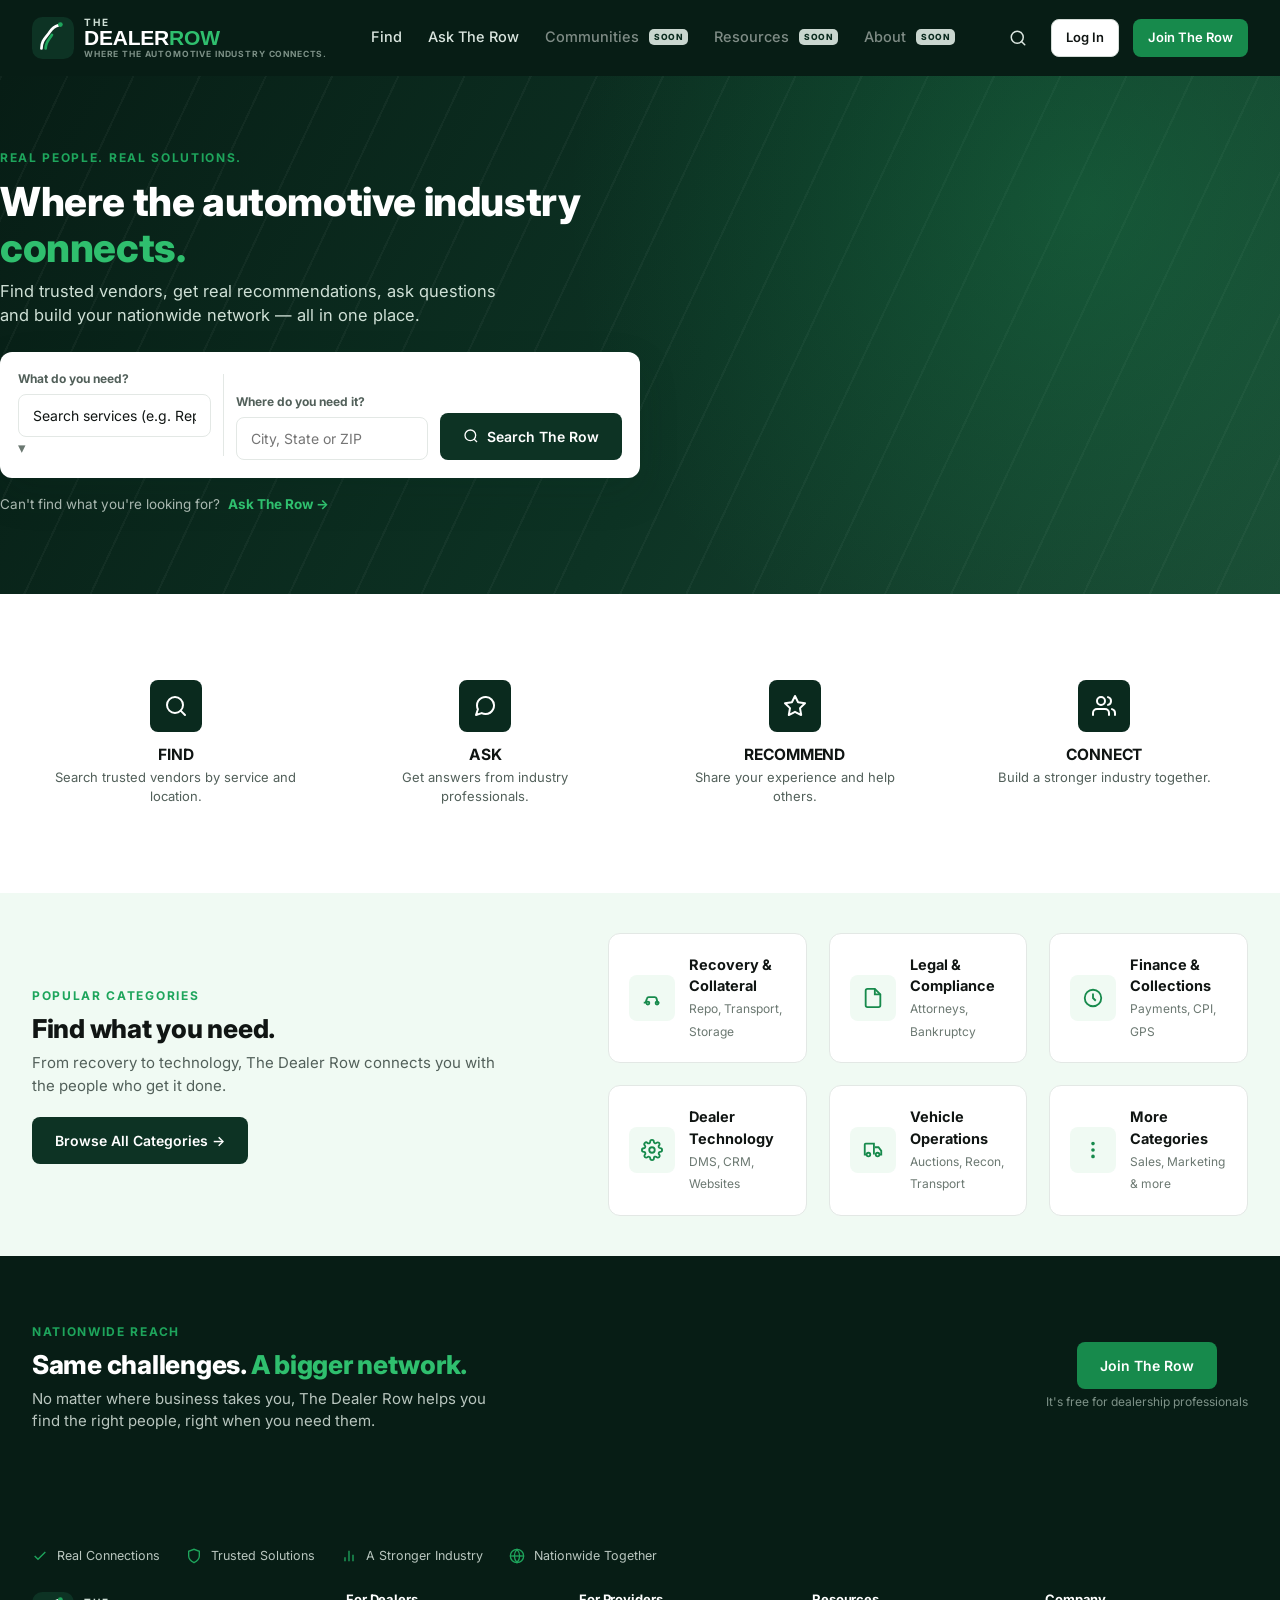
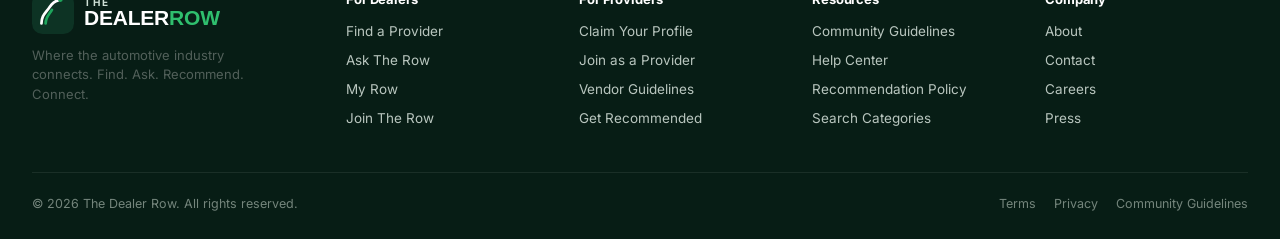
==== commit d12b9f26: "Update index.html" ====
--- a/index.html
+++ b/index.html
@@ -19,7 +19,7 @@
     </a>
     <nav class="main-nav">
       <a href="find.html" data-page="find">Find</a>
-      <a href="#" class="nav-soon" data-soon="Ask The Row" data-page="ask">Ask The Row<span class="soon-tag">Soon</span></a>
+      <a href="ask-the-row.html" data-page="ask">Ask The Row</a>
       <a href="#" class="nav-soon" data-soon="Communities" data-page="communities">Communities<span class="soon-tag">Soon</span></a>
       <a href="#" class="nav-soon" data-soon="Resources" data-page="resources">Resources<span class="soon-tag">Soon</span></a>
       <a href="#" class="nav-soon" data-soon="About" data-page="about">About<span class="soon-tag">Soon</span></a>
@@ -35,7 +35,7 @@
 <div class="mobile-nav-panel" data-mobile-nav>
   <div class="container">
     <a href="find.html">Find</a>
-    <a href="#" class="nav-soon" data-soon="Ask The Row">Ask The Row<span class="soon-tag">Soon</span></a>
+    <a href="ask-the-row.html">Ask The Row</a>
     <a href="#" class="nav-soon" data-soon="Communities">Communities<span class="soon-tag">Soon</span></a>
     <a href="#" class="nav-soon" data-soon="Resources">Resources<span class="soon-tag">Soon</span></a>
     <a href="#" class="nav-soon" data-soon="About">About<span class="soon-tag">Soon</span></a>
@@ -79,7 +79,7 @@
 
       <div class="mt-16" style="display:flex;align-items:center;gap:8px;">
         <span style="color:#a9b8b0;font-size:13.5px;">Can't find what you're looking for?</span>
-        <a href="#" style="color:var(--green-400);font-weight:700;font-size:13.5px;" data-soon="Ask The Row">Ask The Row &rarr;</a>
+        <a href="ask-the-row.html" style="color:var(--green-400);font-weight:700;font-size:13.5px;">Ask The Row &rarr;</a>
       </div>
     </div>
 
@@ -192,7 +192,7 @@
         <h4>For Dealers</h4>
         <ul>
           <li><a href="find.html">Find a Provider</a></li>
-          <li><a href="#" data-soon="Ask The Row">Ask The Row</a></li>
+          <li><a href="ask-the-row.html">Ask The Row</a></li>
           <li><a href="my-row.html">My Row</a></li>
           <li><a href="join.html">Join The Row</a></li>
         </ul>
--- a/css/styles.css
+++ b/css/styles.css
@@ -129,6 +129,29 @@
 .btn-sm { padding: 8px 14px; font-size: 13px; }
 .btn-block { width: 100%; }
 .btn:disabled { opacity: .5; cursor: not-allowed; }
+
+/* Save to My Row button state (Find results, Provider Profile, My Row saved cards) */
+.btn.is-saved { background: var(--green-50); color: var(--green-700); border-color: var(--green-100); }
+.btn.is-saved:hover { background: var(--green-100); }
+
+/* ---------------------------------- Provider profile ---------------------------------- */
+.profile-hero { background: var(--forest-950); color: #fff; border-radius: var(--radius-lg); padding: 28px; }
+.profile-hero .result-logo { width: 64px; height: 64px; font-size: 13px; background: rgba(255,255,255,.1); color: #fff; }
+.profile-trust-row { display: flex; flex-wrap: wrap; gap: 10px 22px; margin-top: 16px; align-items: center; }
+.profile-trust-item { display: flex; align-items: center; gap: 7px; font-size: 13.5px; color: #cfe0d6; }
+.profile-trust-item strong { color: #fff; font-size: 15px; }
+.quote-card { border: 1px solid var(--border); border-radius: var(--radius-md); padding: 16px; background: var(--bg); }
+.quote-card p { font-size: 14px; color: var(--text-700); margin: 0 0 10px; font-style: italic; }
+.quote-card .quote-author { font-size: 12.5px; color: var(--text-500); font-weight: 600; }
+
+/* Provider recommendation embedded inside an Ask The Row answer -- distinct from the
+   answer's own text, so a linked provider always reads as a separate, sourced fact. */
+.provider-rec {
+  display: flex; gap: 12px; align-items: flex-start;
+  border: 1px solid var(--border); border-radius: var(--radius-md);
+  padding: 14px 16px; margin-top: 14px; background: var(--bg);
+}
+.provider-rec .btn { white-space: nowrap; }
 
 /* ---------------------------------- Header ---------------------------------- */
 .site-header {
